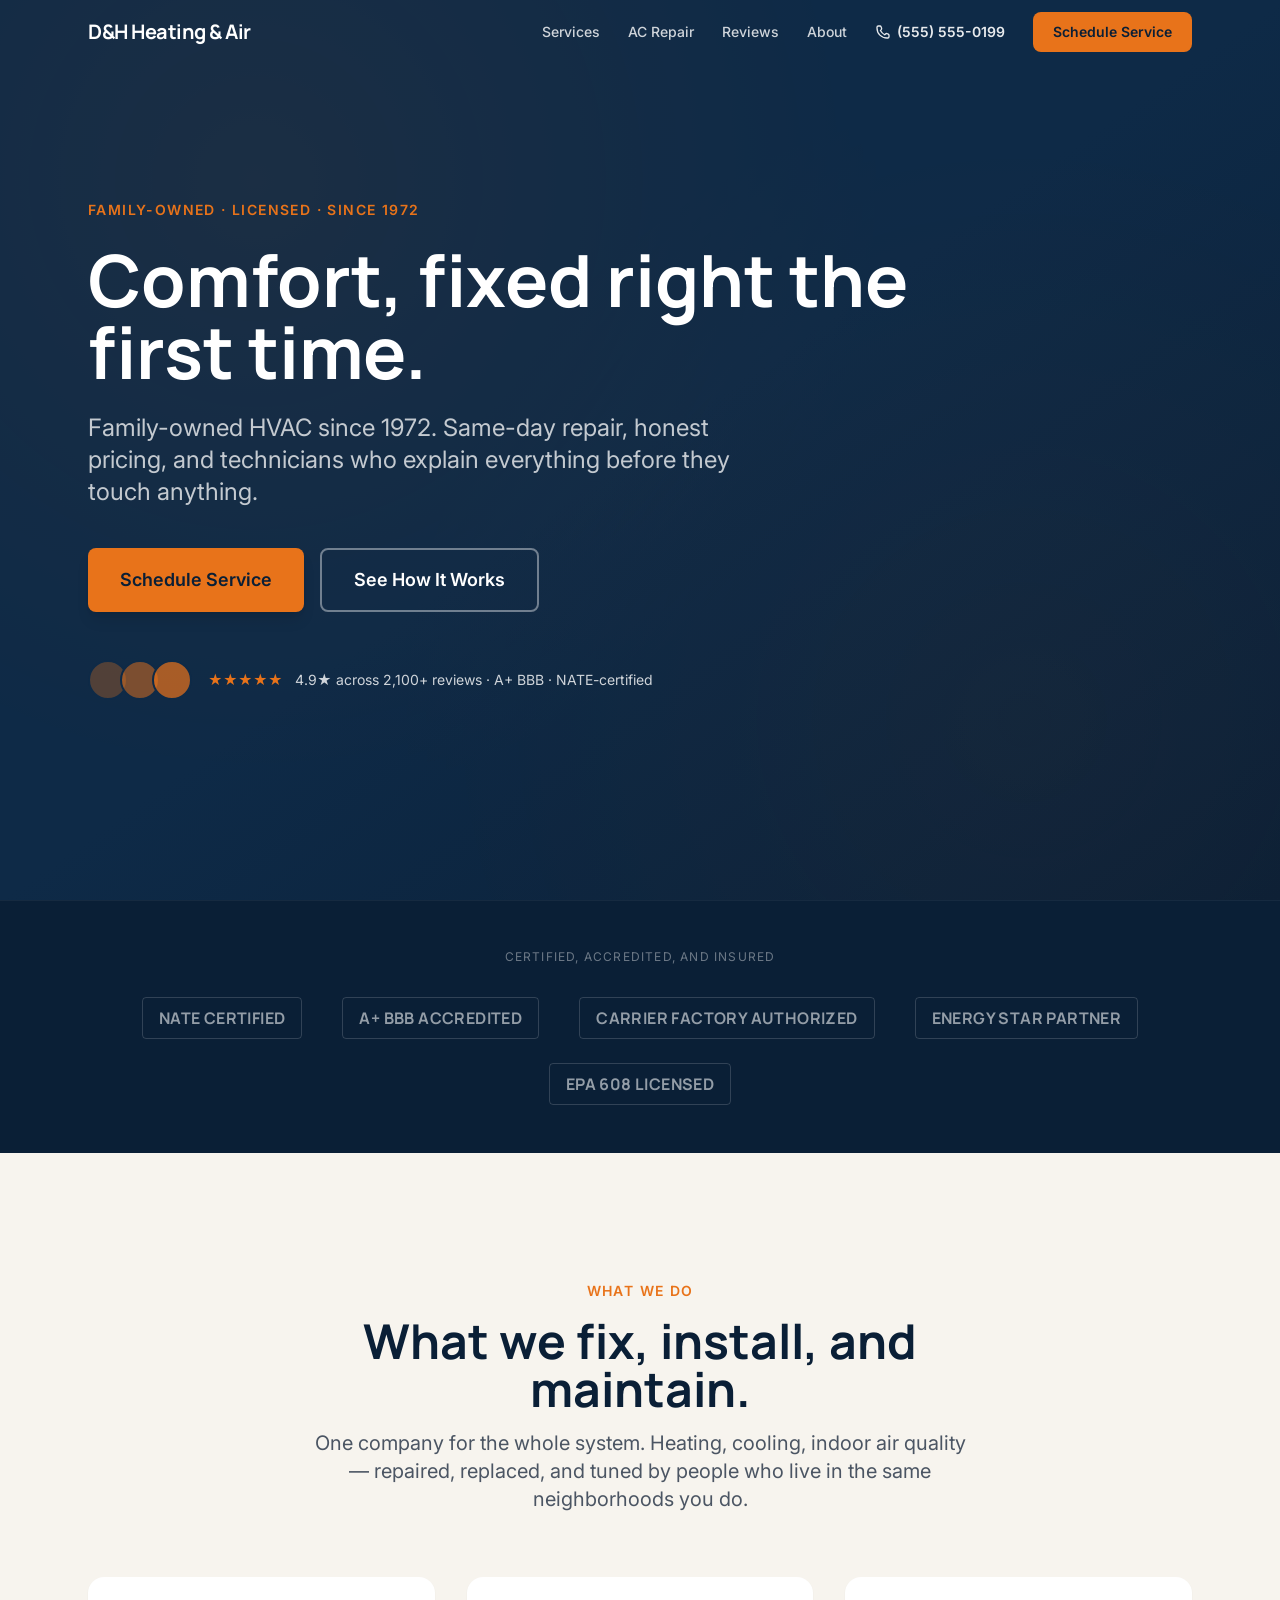
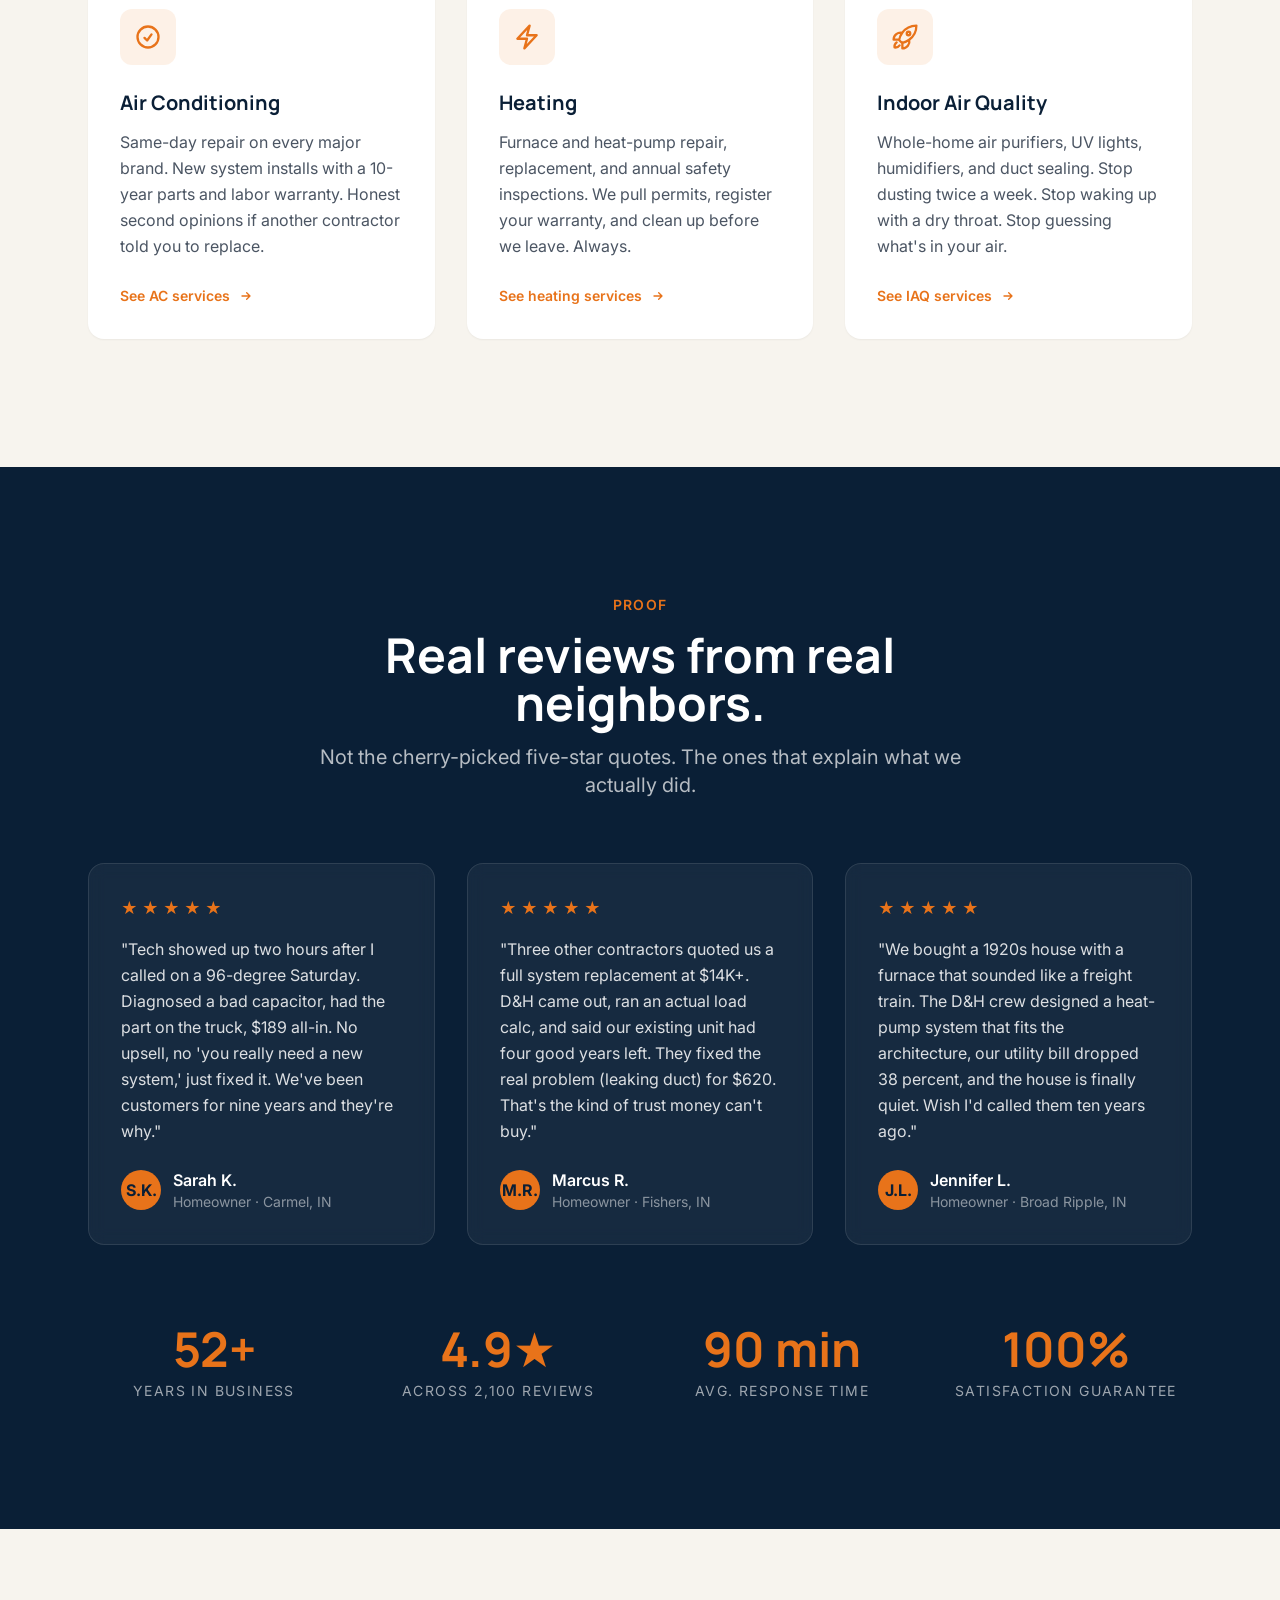
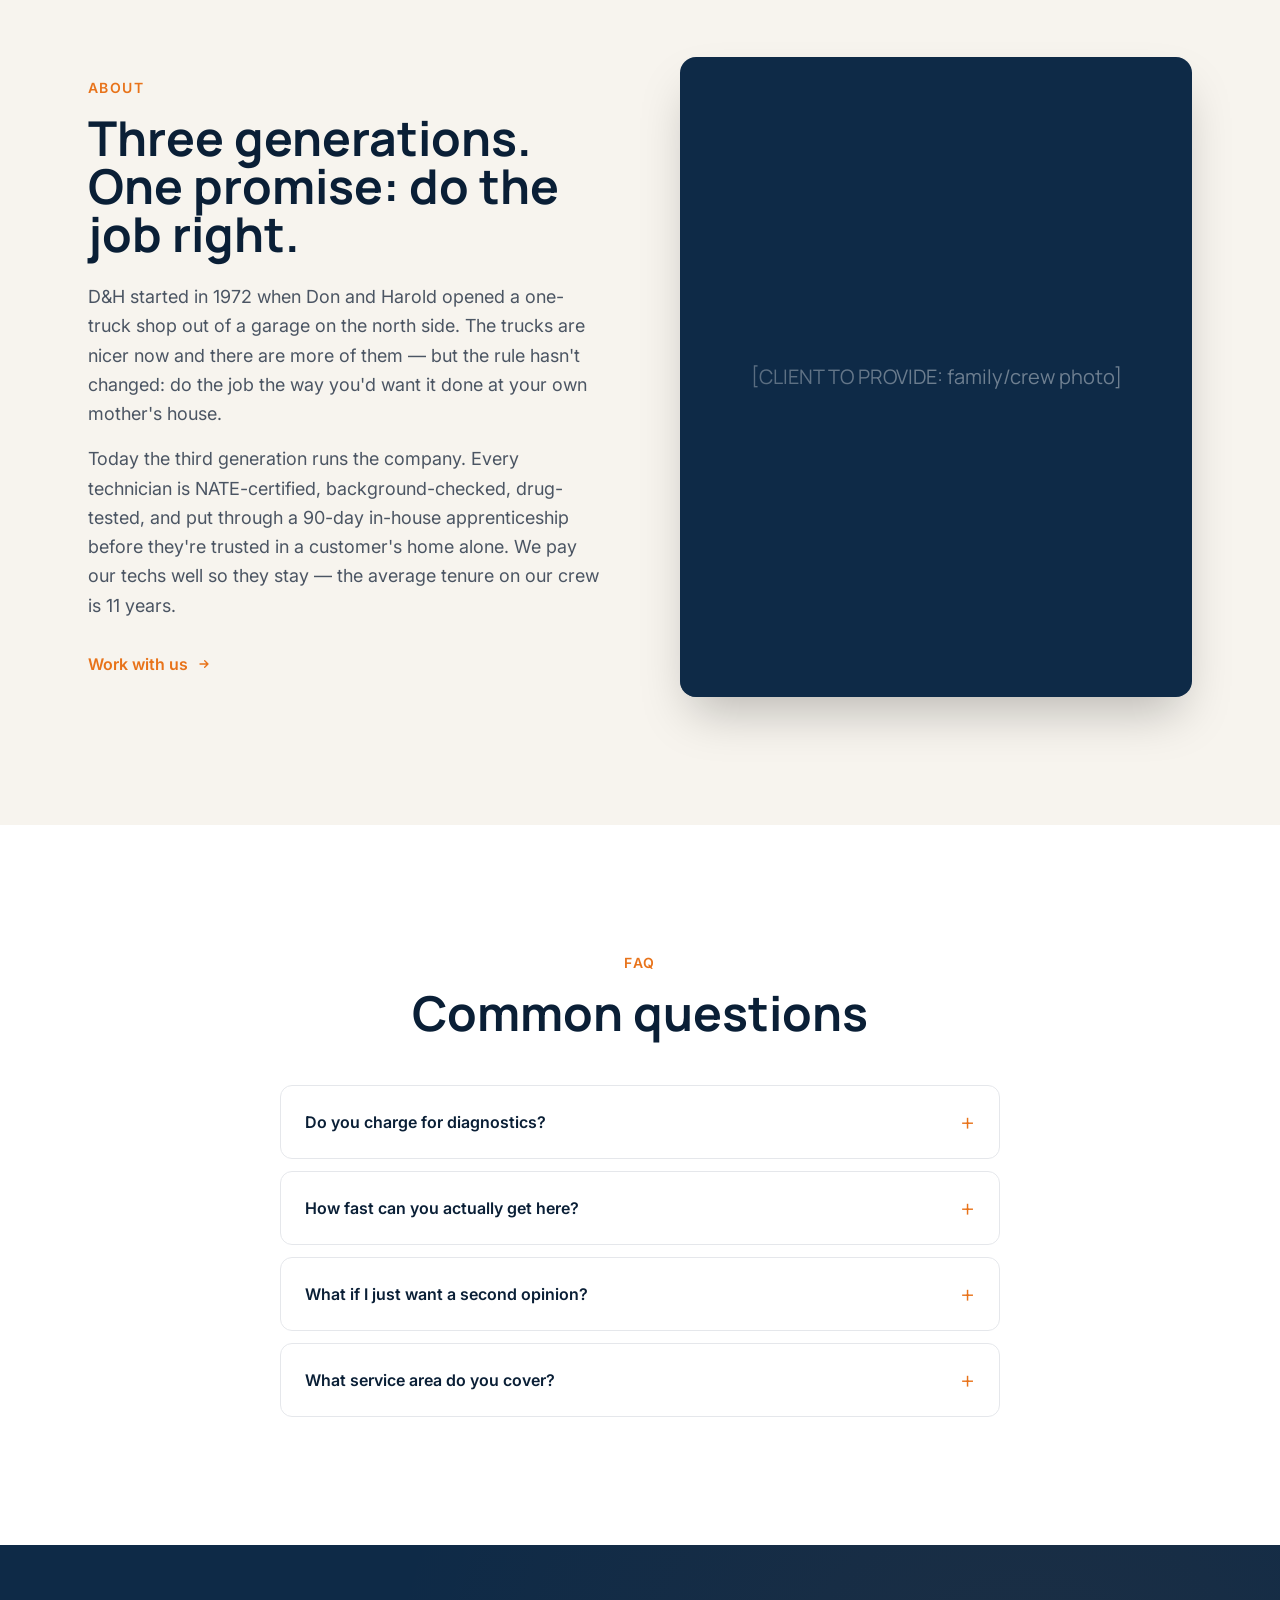
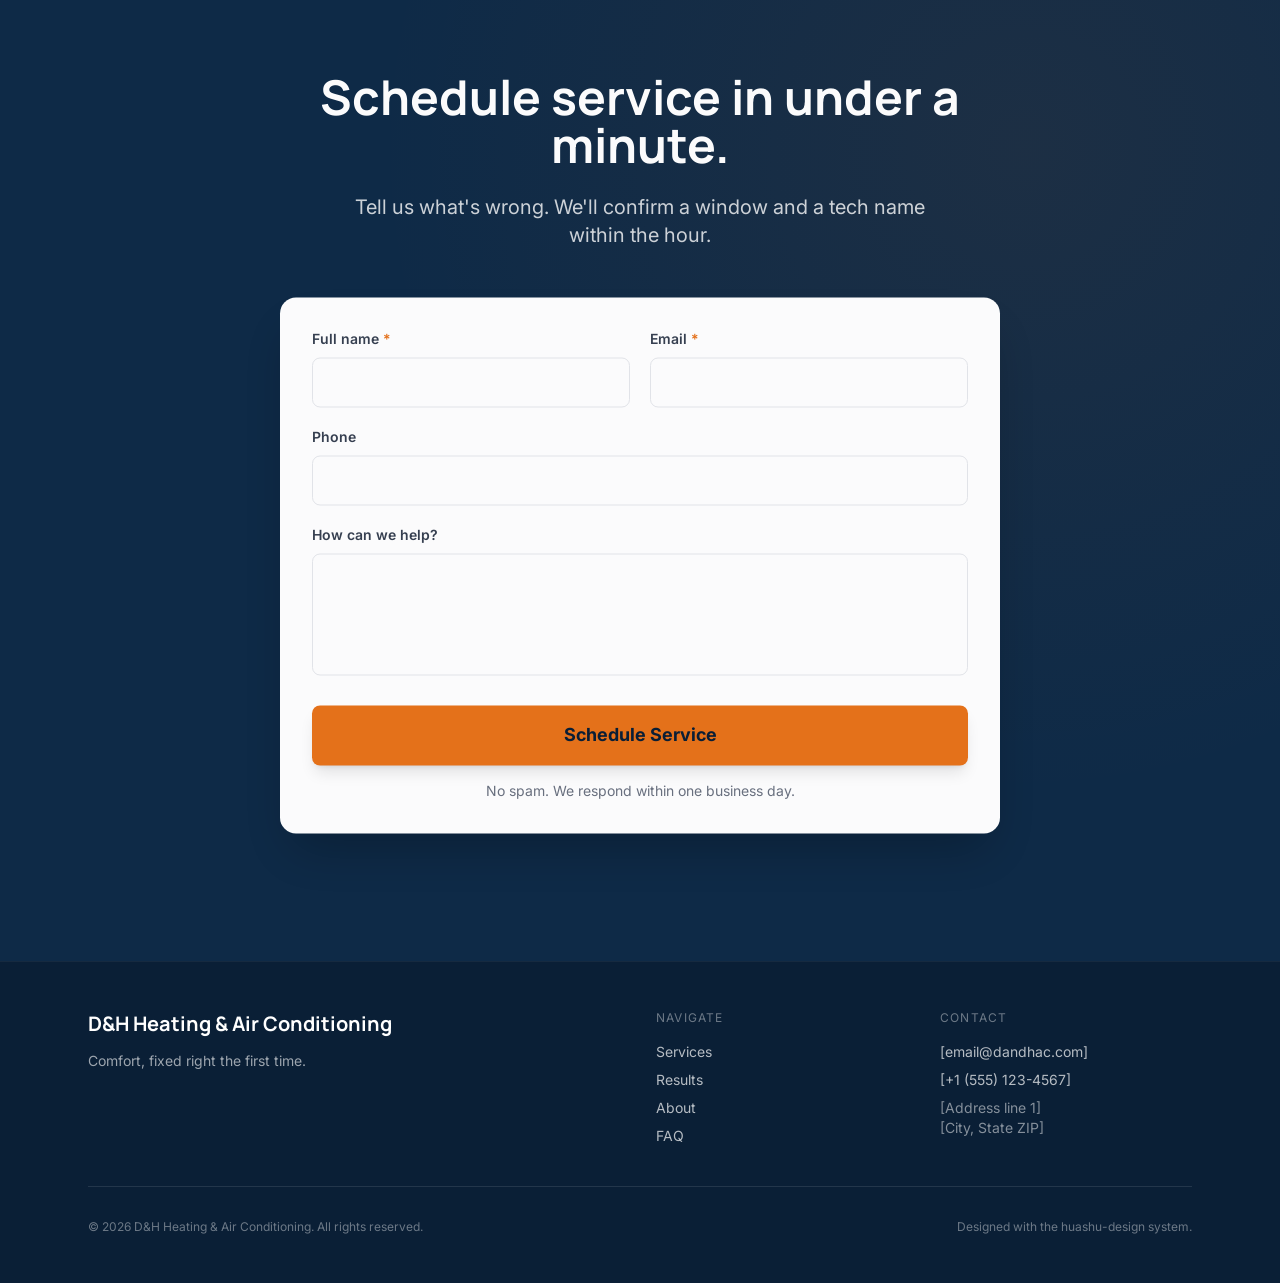
==== projects/dandhac/index.html @ 397e99d6 "Add dandhac.com redesign — 3-page HVAC trust direction Three pages share a common header/footer/desi" ====
<!DOCTYPE html>
<html lang="en">
<head>
  <meta charset="UTF-8" />
  <meta name="viewport" content="width=device-width, initial-scale=1.0" />
  <meta name="description" content="Honest HVAC work from a family that's been doing it since 1972. Same-day service. Upfront pricing. No surprises." />
  <title>D&H Heating & Air Conditioning — Family-owned HVAC since 1972</title>

  <!-- Fonts -->
  <link rel="preconnect" href="https://fonts.googleapis.com" />
  <link rel="preconnect" href="https://fonts.gstatic.com" crossorigin />
  <link href="https://fonts.googleapis.com/css2?family=Manrope:wght@600;700;800&family=Inter:wght@400;500;600;700&display=swap" rel="stylesheet" />

  <!-- LOCAL PREVIEW: compiled Tailwind. Production zero-build swap — replace this <link> with:
         <script src="https://cdn.tailwindcss.com"></script>
         <script>tailwind.config = { theme:{ extend:{
           colors:{'brand-primary':'#0E2A47','brand-accent':'#E8731A','brand-dark':'#0A1F36','brand-light':'#F7F4EE'},
           fontFamily:{display:['Manrope','sans-serif'],body:['Inter','sans-serif']}
         } } };</script>
  -->
  <link rel="stylesheet" href="./styles.css" />

  <style>
    html { scroll-behavior: smooth; }
    body { font-family: 'Inter', system-ui, sans-serif; background: #F7F4EE; color: #0A1F36; }
    .font-display { font-family: 'Manrope', system-ui, sans-serif; }
    /* Header transition */
    #site-header { transition: background-color 250ms ease, backdrop-filter 250ms ease, border-color 250ms ease; }
    #site-header.scrolled { background-color: rgba(0,0,0,0.55); backdrop-filter: blur(12px); border-bottom-color: rgba(255,255,255,0.08); }
    /* Reduced motion — also covers screenshot/print environments. */
    @media (prefers-reduced-motion: reduce) {
      *, *::before, *::after { animation-duration: 0.01ms !important; transition-duration: 0.01ms !important; scroll-behavior: auto !important; }
      [data-anim], [data-reveal], [data-reveal] *, [data-stagger] > * { opacity: 1 !important; transform: none !important; }
    }
  </style>
</head>
<body class="antialiased">

<!-- ============================================================ -->
<!-- HEADER                                                       -->
<!-- ============================================================ -->
<header id="site-header" class="fixed top-0 inset-x-0 z-50 border-b border-transparent">
  <nav class="max-w-6xl mx-auto px-4 md:px-6 h-16 flex items-center justify-between">
    <a href="./index.html" class="font-display text-xl font-bold text-white tracking-tight">D&H Heating & Air</a>

    <div class="hidden md:flex items-center gap-7">
      <a href="./index.html#services" class="text-white/80 hover:text-white text-sm font-medium transition-colors duration-200">Services</a>
      <a href="./ac-repair.html" class="text-white/80 hover:text-white text-sm font-medium transition-colors duration-200">AC Repair</a>
      <a href="./index.html#proof" class="text-white/80 hover:text-white text-sm font-medium transition-colors duration-200">Reviews</a>
      <a href="./index.html#about" class="text-white/80 hover:text-white text-sm font-medium transition-colors duration-200">About</a>
      <a href="tel:+15555550199" class="text-white/90 hover:text-white text-sm font-semibold transition-colors duration-200 flex items-center gap-1.5">
        <svg class="w-4 h-4" fill="none" stroke="currentColor" viewBox="0 0 24 24" aria-hidden="true"><path stroke-linecap="round" stroke-linejoin="round" stroke-width="2" d="M3 5a2 2 0 012-2h2.28a2 2 0 011.9 1.37l.7 2.09a2 2 0 01-.45 2.02l-1.27 1.27a16 16 0 006.4 6.4l1.27-1.27a2 2 0 012.02-.45l2.09.7A2 2 0 0121 16.72V19a2 2 0 01-2 2h-1C9.6 21 3 14.4 3 6V5z"/></svg>
        (555) 555-0199
      </a>
      <a href="./schedule.html" class="bg-brand-accent text-brand-dark px-5 py-2.5 rounded-lg text-sm font-semibold hover:scale-105 transition-transform duration-200">Schedule Service</a>
    </div>

    <button id="mobile-menu-btn" class="md:hidden text-white p-2 -mr-2" aria-label="Open menu" aria-expanded="false">
      <svg class="w-6 h-6" fill="none" stroke="currentColor" viewBox="0 0 24 24" aria-hidden="true">
        <path stroke-linecap="round" stroke-linejoin="round" stroke-width="2" d="M4 6h16M4 12h16M4 18h16" />
      </svg>
    </button>
  </nav>

  <div id="mobile-menu-panel" class="hidden md:hidden bg-brand-dark/95 backdrop-blur border-t border-white/10">
    <div class="px-4 py-4 space-y-1">
      <a href="./index.html#services" class="block py-3 text-white/85 hover:text-white border-b border-white/10">Services</a>
      <a href="./ac-repair.html" class="block py-3 text-white/85 hover:text-white border-b border-white/10">AC Repair</a>
      <a href="./index.html#proof" class="block py-3 text-white/85 hover:text-white border-b border-white/10">Reviews</a>
      <a href="./index.html#about" class="block py-3 text-white/85 hover:text-white border-b border-white/10">About</a>
      <a href="tel:+15555550199" class="block py-3 text-white/85 hover:text-white border-b border-white/10 font-semibold">Call (555) 555-0199</a>
      <a href="./schedule.html" class="block mt-3 bg-brand-accent text-brand-dark text-center px-5 py-3 rounded-lg font-semibold">Schedule Service</a>
    </div>
  </div>
</header>

<!-- ============================================================ -->
<!-- HERO                                                         -->
<!-- ============================================================ -->
<section id="top" class="relative min-h-[100svh] flex items-center bg-brand-primary text-white overflow-hidden">
  <!-- Decorative gradient — single, subtle. Replace with brand photo when available. -->
  <div class="absolute inset-0 bg-gradient-to-br from-brand-primary via-brand-primary to-brand-dark"></div>
  <div class="absolute inset-0 opacity-30" style="background-image: radial-gradient(circle at 20% 20%, #E8731A33 0%, transparent 50%), radial-gradient(circle at 80% 80%, #E8731A22 0%, transparent 50%);"></div>

  <div class="relative max-w-6xl mx-auto px-4 md:px-6 py-32 md:py-40 w-full">
    <p class="text-brand-accent text-sm font-semibold uppercase tracking-widest mb-6 opacity-0 translate-y-4" data-anim="eyebrow">
      Family-owned · Licensed · Since 1972
    </p>

    <h1 class="font-display text-5xl md:text-7xl font-bold leading-tight max-w-4xl mb-6 opacity-0 translate-y-6" data-anim="headline">
      Comfort, fixed right the first time.
    </h1>

    <p class="text-xl md:text-2xl text-white/75 max-w-2xl mb-10 leading-relaxed opacity-0 translate-y-6" data-anim="sub">
      Family-owned HVAC since 1972. Same-day repair, honest pricing, and technicians who explain everything before they touch anything.
    </p>

    <div class="flex flex-wrap gap-4 opacity-0 translate-y-6" data-anim="cta">
      <a href="./schedule.html" class="inline-flex items-center justify-center bg-brand-accent text-brand-dark font-semibold px-8 py-4 rounded-lg text-lg hover:scale-105 transition-transform duration-200 shadow-lg min-h-[48px]">
        Schedule Service
      </a>
      <a href="#services" class="inline-flex items-center justify-center border-2 border-white/40 text-white font-semibold px-8 py-4 rounded-lg text-lg hover:bg-white hover:text-brand-dark transition-colors duration-200 min-h-[48px]">
        See How It Works
      </a>
    </div>

    <!-- Inline social proof — single line, above the fold -->
    <div class="mt-12 flex items-center gap-4 opacity-0 translate-y-6" data-anim="cta">
      <div class="flex -space-x-2">
        <div class="w-10 h-10 rounded-full bg-brand-accent/30 border-2 border-brand-primary"></div>
        <div class="w-10 h-10 rounded-full bg-brand-accent/50 border-2 border-brand-primary"></div>
        <div class="w-10 h-10 rounded-full bg-brand-accent/70 border-2 border-brand-primary"></div>
      </div>
      <div class="text-sm text-white/80">
        <span class="text-brand-accent font-semibold">★★★★★</span>
        <span class="ml-2">4.9★ across 2,100+ reviews · A+ BBB · NATE-certified</span>
      </div>
    </div>
  </div>
</section>

<!-- ============================================================ -->
<!-- TRUST BAR                                                    -->
<!-- ============================================================ -->
<section class="bg-brand-dark py-12 border-t border-white/5">
  <div class="max-w-6xl mx-auto px-4 md:px-6">
    <p class="text-center text-xs text-white/40 uppercase tracking-widest mb-8" data-reveal>Certified, accredited, and insured</p>
    <div class="flex flex-wrap justify-center items-center gap-x-10 gap-y-6 opacity-80" data-stagger>
      <!-- [CLIENT TO PROVIDE] real certification badge SVGs/PNGs. These text stand-ins keep the layout honest. -->
      <div class="text-white/70 font-display text-base font-bold tracking-wide border border-white/20 rounded px-4 py-2">NATE&nbsp;CERTIFIED</div>
      <div class="text-white/70 font-display text-base font-bold tracking-wide border border-white/20 rounded px-4 py-2">A+ BBB ACCREDITED</div>
      <div class="text-white/70 font-display text-base font-bold tracking-wide border border-white/20 rounded px-4 py-2">CARRIER FACTORY AUTHORIZED</div>
      <div class="text-white/70 font-display text-base font-bold tracking-wide border border-white/20 rounded px-4 py-2">ENERGY&nbsp;STAR PARTNER</div>
      <div class="text-white/70 font-display text-base font-bold tracking-wide border border-white/20 rounded px-4 py-2">EPA 608 LICENSED</div>
    </div>
  </div>
</section>

<!-- ============================================================ -->
<!-- SERVICES                                                     -->
<!-- ============================================================ -->
<section id="services" class="py-24 md:py-32 bg-brand-light">
  <div class="max-w-6xl mx-auto px-4 md:px-6">
    <div class="text-center mb-16 max-w-2xl mx-auto" data-reveal>
      <p class="text-brand-accent text-sm font-semibold uppercase tracking-widest mb-4">What we do</p>
      <h2 class="font-display text-4xl md:text-5xl font-bold text-brand-dark mb-4">What we fix, install, and maintain.</h2>
      <p class="text-xl text-gray-600">One company for the whole system. Heating, cooling, indoor air quality — repaired, replaced, and tuned by people who live in the same neighborhoods you do.</p>
    </div>

    <div class="grid md:grid-cols-3 gap-8" data-stagger>
      <!-- Service 1 -->
      <article class="bg-white rounded-2xl p-8 shadow-sm hover:shadow-xl hover:-translate-y-1 transition-all duration-300 group">
        <div class="w-14 h-14 rounded-xl flex items-center justify-center mb-6 group-hover:scale-110 transition-transform duration-300" style="background-color: #E8731A1a;">
          <svg class="w-7 h-7" fill="none" stroke="#E8731A" stroke-width="2" viewBox="0 0 24 24" aria-hidden="true">
            <path stroke-linecap="round" stroke-linejoin="round" d="M9 12.75L11.25 15 15 9.75M21 12a9 9 0 11-18 0 9 9 0 0118 0z" />
          </svg>
        </div>
        <h3 class="font-display text-xl font-bold text-brand-dark mb-3">Air Conditioning</h3>
        <p class="text-gray-600 leading-relaxed mb-6">Same-day repair on every major brand. New system installs with a 10-year parts and labor warranty. Honest second opinions if another contractor told you to replace.</p>
        <a href="./ac-repair.html" class="text-brand-dark font-semibold text-sm inline-flex items-center gap-2 hover:gap-3 transition-all duration-200" style="color: #E8731A;">
          See AC services
          <svg class="w-4 h-4" fill="none" stroke="currentColor" stroke-width="2" viewBox="0 0 24 24" aria-hidden="true"><path stroke-linecap="round" stroke-linejoin="round" d="M13 7l5 5m0 0l-5 5m5-5H6" /></svg>
        </a>
      </article>

      <!-- Service 2 -->
      <article class="bg-white rounded-2xl p-8 shadow-sm hover:shadow-xl hover:-translate-y-1 transition-all duration-300 group">
        <div class="w-14 h-14 rounded-xl flex items-center justify-center mb-6 group-hover:scale-110 transition-transform duration-300" style="background-color: #E8731A1a;">
          <svg class="w-7 h-7" fill="none" stroke="#E8731A" stroke-width="2" viewBox="0 0 24 24" aria-hidden="true">
            <path stroke-linecap="round" stroke-linejoin="round" d="M3.75 13.5l10.5-11.25L12 10.5h8.25L9.75 21.75 12 13.5H3.75z" />
          </svg>
        </div>
        <h3 class="font-display text-xl font-bold text-brand-dark mb-3">Heating</h3>
        <p class="text-gray-600 leading-relaxed mb-6">Furnace and heat-pump repair, replacement, and annual safety inspections. We pull permits, register your warranty, and clean up before we leave. Always.</p>
        <a href="./schedule.html" class="font-semibold text-sm inline-flex items-center gap-2 hover:gap-3 transition-all duration-200" style="color: #E8731A;">
          See heating services
          <svg class="w-4 h-4" fill="none" stroke="currentColor" stroke-width="2" viewBox="0 0 24 24" aria-hidden="true"><path stroke-linecap="round" stroke-linejoin="round" d="M13 7l5 5m0 0l-5 5m5-5H6" /></svg>
        </a>
      </article>

      <!-- Service 3 -->
      <article class="bg-white rounded-2xl p-8 shadow-sm hover:shadow-xl hover:-translate-y-1 transition-all duration-300 group">
        <div class="w-14 h-14 rounded-xl flex items-center justify-center mb-6 group-hover:scale-110 transition-transform duration-300" style="background-color: #E8731A1a;">
          <svg class="w-7 h-7" fill="none" stroke="#E8731A" stroke-width="2" viewBox="0 0 24 24" aria-hidden="true">
            <path stroke-linecap="round" stroke-linejoin="round" d="M15.59 14.37a6 6 0 01-5.84 7.38v-4.8m5.84-2.58a14.98 14.98 0 006.16-12.12A14.98 14.98 0 009.631 8.41m5.96 5.96a14.926 14.926 0 01-5.841 2.58m-.119-8.54a6 6 0 00-7.381 5.84h4.8m2.581-5.84a14.927 14.927 0 00-2.58 5.84m2.699 2.7c-.103.021-.207.041-.311.06a15.09 15.09 0 01-2.448-2.448 14.9 14.9 0 01.06-.312m-2.24 2.39a4.493 4.493 0 00-1.757 4.306 4.493 4.493 0 004.306-1.758M16.5 9a1.5 1.5 0 11-3 0 1.5 1.5 0 013 0z" />
          </svg>
        </div>
        <h3 class="font-display text-xl font-bold text-brand-dark mb-3">Indoor Air Quality</h3>
        <p class="text-gray-600 leading-relaxed mb-6">Whole-home air purifiers, UV lights, humidifiers, and duct sealing. Stop dusting twice a week. Stop waking up with a dry throat. Stop guessing what's in your air.</p>
        <a href="./schedule.html" class="font-semibold text-sm inline-flex items-center gap-2 hover:gap-3 transition-all duration-200" style="color: #E8731A;">
          See IAQ services
          <svg class="w-4 h-4" fill="none" stroke="currentColor" stroke-width="2" viewBox="0 0 24 24" aria-hidden="true"><path stroke-linecap="round" stroke-linejoin="round" d="M13 7l5 5m0 0l-5 5m5-5H6" /></svg>
        </a>
      </article>
    </div>
  </div>
</section>

<!-- ============================================================ -->
<!-- PROOF                                                        -->
<!-- ============================================================ -->
<section id="proof" class="py-24 md:py-32 bg-brand-dark text-white">
  <div class="max-w-6xl mx-auto px-4 md:px-6">
    <div class="text-center mb-16 max-w-2xl mx-auto" data-reveal>
      <p class="text-brand-accent text-sm font-semibold uppercase tracking-widest mb-4">Proof</p>
      <h2 class="font-display text-4xl md:text-5xl font-bold mb-4">Real reviews from real neighbors.</h2>
      <p class="text-xl text-white/70">Not the cherry-picked five-star quotes. The ones that explain what we actually did.</p>
    </div>

    <div class="grid md:grid-cols-3 gap-8" data-stagger>
      <!-- Testimonial 1 -->
      <figure class="bg-white/5 backdrop-blur rounded-2xl p-8 border border-white/10">
        <div class="flex gap-1 mb-4 text-brand-accent" aria-label="5 out of 5 stars">
          <span>★</span><span>★</span><span>★</span><span>★</span><span>★</span>
        </div>
        <blockquote class="text-white/85 leading-relaxed mb-6">"Tech showed up two hours after I called on a 96-degree Saturday. Diagnosed a bad capacitor, had the part on the truck, $189 all-in. No upsell, no 'you really need a new system,' just fixed it. We've been customers for nine years and they're why."</blockquote>
        <figcaption class="flex items-center gap-3">
          <div class="w-10 h-10 rounded-full flex items-center justify-center font-bold text-brand-dark" style="background-color: #E8731A;">S.K.</div>
          <div>
            <p class="font-semibold">Sarah K.</p>
            <p class="text-white/50 text-sm">Homeowner · Carmel, IN</p>
          </div>
        </figcaption>
      </figure>

      <!-- Testimonial 2 -->
      <figure class="bg-white/5 backdrop-blur rounded-2xl p-8 border border-white/10">
        <div class="flex gap-1 mb-4 text-brand-accent" aria-label="5 out of 5 stars">
          <span>★</span><span>★</span><span>★</span><span>★</span><span>★</span>
        </div>
        <blockquote class="text-white/85 leading-relaxed mb-6">"Three other contractors quoted us a full system replacement at $14K+. D&H came out, ran an actual load calc, and said our existing unit had four good years left. They fixed the real problem (leaking duct) for $620. That's the kind of trust money can't buy."</blockquote>
        <figcaption class="flex items-center gap-3">
          <div class="w-10 h-10 rounded-full flex items-center justify-center font-bold text-brand-dark" style="background-color: #E8731A;">M.R.</div>
          <div>
            <p class="font-semibold">Marcus R.</p>
            <p class="text-white/50 text-sm">Homeowner · Fishers, IN</p>
          </div>
        </figcaption>
      </figure>

      <!-- Testimonial 3 -->
      <figure class="bg-white/5 backdrop-blur rounded-2xl p-8 border border-white/10">
        <div class="flex gap-1 mb-4 text-brand-accent" aria-label="5 out of 5 stars">
          <span>★</span><span>★</span><span>★</span><span>★</span><span>★</span>
        </div>
        <blockquote class="text-white/85 leading-relaxed mb-6">"We bought a 1920s house with a furnace that sounded like a freight train. The D&H crew designed a heat-pump system that fits the architecture, our utility bill dropped 38 percent, and the house is finally quiet. Wish I'd called them ten years ago."</blockquote>
        <figcaption class="flex items-center gap-3">
          <div class="w-10 h-10 rounded-full flex items-center justify-center font-bold text-brand-dark" style="background-color: #E8731A;">J.L.</div>
          <div>
            <p class="font-semibold">Jennifer L.</p>
            <p class="text-white/50 text-sm">Homeowner · Broad Ripple, IN</p>
          </div>
        </figcaption>
      </figure>
    </div>

    <!-- Stats row — delete if you can't provide real numbers. Do NOT invent. -->
    <div class="mt-20 grid grid-cols-2 md:grid-cols-4 gap-8 text-center" data-reveal>
      <div>
        <div class="font-display text-4xl md:text-5xl font-bold text-brand-accent mb-2">52+</div>
        <div class="text-white/60 text-sm uppercase tracking-widest">Years in Business</div>
      </div>
      <div>
        <div class="font-display text-4xl md:text-5xl font-bold text-brand-accent mb-2">4.9★</div>
        <div class="text-white/60 text-sm uppercase tracking-widest">Across 2,100 Reviews</div>
      </div>
      <div>
        <div class="font-display text-4xl md:text-5xl font-bold text-brand-accent mb-2">90 min</div>
        <div class="text-white/60 text-sm uppercase tracking-widest">Avg. Response Time</div>
      </div>
      <div>
        <div class="font-display text-4xl md:text-5xl font-bold text-brand-accent mb-2">100%</div>
        <div class="text-white/60 text-sm uppercase tracking-widest">Satisfaction Guarantee</div>
      </div>
    </div>
  </div>
</section>

<!-- ============================================================ -->
<!-- ABOUT                                                        -->
<!-- ============================================================ -->
<section id="about" class="py-24 md:py-32 bg-brand-light">
  <div class="max-w-6xl mx-auto px-4 md:px-6 grid md:grid-cols-2 gap-12 md:gap-20 items-center">
    <div data-reveal>
      <p class="text-sm font-semibold uppercase tracking-widest mb-4" style="color: #E8731A;">About</p>
      <h2 class="font-display text-4xl md:text-5xl font-bold text-brand-dark mb-6 leading-tight">Three generations. One promise: do the job right.</h2>
      <div class="text-lg text-gray-600 leading-relaxed space-y-4">
        <p>D&amp;H started in 1972 when Don and Harold opened a one-truck shop out of a garage on the north side. The trucks are nicer now and there are more of them — but the rule hasn't changed: do the job the way you'd want it done at your own mother's house.</p>
        <p>Today the third generation runs the company. Every technician is NATE-certified, background-checked, drug-tested, and put through a 90-day in-house apprenticeship before they're trusted in a customer's home alone. We pay our techs well so they stay — the average tenure on our crew is 11 years.</p>
      </div>
      <a href="./schedule.html" class="mt-8 inline-flex items-center gap-2 font-semibold hover:gap-3 transition-all duration-200" style="color: #E8731A;">
        Work with us
        <svg class="w-4 h-4" fill="none" stroke="currentColor" stroke-width="2" viewBox="0 0 24 24" aria-hidden="true"><path stroke-linecap="round" stroke-linejoin="round" d="M13 7l5 5m0 0l-5 5m5-5H6" /></svg>
      </a>
    </div>
    <div class="relative aspect-[4/5] rounded-2xl overflow-hidden shadow-2xl bg-brand-primary" data-reveal>
      <!-- Replace with real photo: assets/dandhac-brand/about.jpg -->
      <div class="absolute inset-0 flex items-center justify-center text-white/40 font-display text-xl">[CLIENT TO PROVIDE: family/crew photo]</div>
      <div class="absolute inset-0 bg-gradient-to-tr from-brand-primary/60 via-transparent to-transparent"></div>
    </div>
  </div>
</section>

<!-- ============================================================ -->
<!-- FAQ                                                          -->
<!-- ============================================================ -->
<section id="faq" class="py-24 md:py-32 bg-white">
  <div class="max-w-3xl mx-auto px-4 md:px-6">
    <div class="text-center mb-12" data-reveal>
      <p class="text-sm font-semibold uppercase tracking-widest mb-4" style="color: #E8731A;">FAQ</p>
      <h2 class="font-display text-4xl md:text-5xl font-bold text-brand-dark">Common questions</h2>
    </div>

    <div class="space-y-3" data-reveal>
      <!-- FAQ items — answer real objections, not fluff -->
      <div data-faq class="border border-gray-200 rounded-xl overflow-hidden">
        <button data-faq-trigger class="w-full flex items-center justify-between px-6 py-5 text-left hover:bg-gray-50 transition-colors min-h-[48px]" aria-expanded="false">
          <span class="font-semibold text-brand-dark">Do you charge for diagnostics?</span>
          <span data-faq-icon class="text-2xl font-light transition-transform duration-200" style="color: #E8731A;">+</span>
        </button>
        <div data-faq-panel class="hidden px-6 pb-5 text-gray-600 leading-relaxed">
          Standard service call is $89 and is fully credited toward any repair you approve. No surprise add-ons, no "trip fee" plus diagnostic fee plus inspection fee. One flat number.
        </div>
      </div>

      <div data-faq class="border border-gray-200 rounded-xl overflow-hidden">
        <button data-faq-trigger class="w-full flex items-center justify-between px-6 py-5 text-left hover:bg-gray-50 transition-colors min-h-[48px]" aria-expanded="false">
          <span class="font-semibold text-brand-dark">How fast can you actually get here?</span>
          <span data-faq-icon class="text-2xl font-light transition-transform duration-200" style="color: #E8731A;">+</span>
        </button>
        <div data-faq-panel class="hidden px-6 pb-5 text-gray-600 leading-relaxed">
          For no-cool / no-heat emergencies during business hours, our average response is 90 minutes. Same-day for everything else. After-hours and weekend service available 24/7 at a posted overtime rate (no mystery pricing).
        </div>
      </div>

      <div data-faq class="border border-gray-200 rounded-xl overflow-hidden">
        <button data-faq-trigger class="w-full flex items-center justify-between px-6 py-5 text-left hover:bg-gray-50 transition-colors min-h-[48px]" aria-expanded="false">
          <span class="font-semibold text-brand-dark">What if I just want a second opinion?</span>
          <span data-faq-icon class="text-2xl font-light transition-transform duration-200" style="color: #E8731A;">+</span>
        </button>
        <div data-faq-panel class="hidden px-6 pb-5 text-gray-600 leading-relaxed">
          We love this question. Bring us the other contractor's quote — we'll do a free in-home review, run a real Manual J load calculation if it's a replacement quote, and tell you straight whether their recommendation is right. About 30% of the time, it isn't.
        </div>
      </div>

      <div data-faq class="border border-gray-200 rounded-xl overflow-hidden">
        <button data-faq-trigger class="w-full flex items-center justify-between px-6 py-5 text-left hover:bg-gray-50 transition-colors min-h-[48px]" aria-expanded="false">
          <span class="font-semibold text-brand-dark">What service area do you cover?</span>
          <span data-faq-icon class="text-2xl font-light transition-transform duration-200" style="color: #E8731A;">+</span>
        </button>
        <div data-faq-panel class="hidden px-6 pb-5 text-gray-600 leading-relaxed">
          [CLIENT TO PROVIDE service area — typically a 25-30 mile radius. List the major neighborhoods or zip codes.] If you're not sure, call us — if we can't help you, we know who can.
        </div>
      </div>
    </div>
  </div>
</section>

<!-- ============================================================ -->
<!-- CONTACT                                                      -->
<!-- ============================================================ -->
<section id="contact" class="py-24 md:py-32 bg-brand-primary text-white relative overflow-hidden">
  <div class="absolute inset-0 opacity-20" style="background-image: radial-gradient(circle at 80% 20%, #E8731A55 0%, transparent 50%);"></div>

  <div class="relative max-w-3xl mx-auto px-4 md:px-6 text-center">
    <h2 class="font-display text-4xl md:text-5xl font-bold mb-6" data-reveal>Schedule service in under a minute.</h2>
    <p class="text-white/80 text-xl mb-12 max-w-xl mx-auto" data-reveal>Tell us what's wrong. We'll confirm a window and a tech name within the hour.</p>

    <form id="contact-form" class="bg-white rounded-2xl p-6 md:p-8 text-left shadow-2xl text-brand-dark" data-reveal novalidate>
      <div class="grid md:grid-cols-2 gap-5 mb-5">
        <div>
          <label for="cf-name" class="block text-sm font-semibold text-gray-700 mb-2">Full name <span style="color: #E8731A;">*</span></label>
          <input id="cf-name" name="name" type="text" required autocomplete="name"
                 class="w-full border border-gray-200 rounded-lg px-4 py-3 text-gray-900 focus:outline-none focus:ring-2 transition min-h-[48px]"
                 style="--tw-ring-color: #E8731A;" />
        </div>
        <div>
          <label for="cf-email" class="block text-sm font-semibold text-gray-700 mb-2">Email <span style="color: #E8731A;">*</span></label>
          <input id="cf-email" name="email" type="email" required autocomplete="email"
                 class="w-full border border-gray-200 rounded-lg px-4 py-3 text-gray-900 focus:outline-none focus:ring-2 transition min-h-[48px]"
                 style="--tw-ring-color: #E8731A;" />
        </div>
      </div>
      <div class="mb-5">
        <label for="cf-phone" class="block text-sm font-semibold text-gray-700 mb-2">Phone</label>
        <input id="cf-phone" name="phone" type="tel" autocomplete="tel"
               class="w-full border border-gray-200 rounded-lg px-4 py-3 text-gray-900 focus:outline-none focus:ring-2 transition min-h-[48px]"
               style="--tw-ring-color: #E8731A;" />
      </div>
      <div class="mb-6">
        <label for="cf-message" class="block text-sm font-semibold text-gray-700 mb-2">How can we help?</label>
        <textarea id="cf-message" name="message" rows="4"
                  class="w-full border border-gray-200 rounded-lg px-4 py-3 text-gray-900 focus:outline-none focus:ring-2 transition resize-none"
                  style="--tw-ring-color: #E8731A;"></textarea>
      </div>
      <button type="submit"
              class="w-full font-bold py-4 rounded-lg text-lg hover:scale-[1.02] transition-transform duration-200 shadow-lg min-h-[48px]"
              style="background-color: #E8731A; color: #0A1F36;">
        Schedule Service
      </button>
      <p class="text-center text-gray-500 text-sm mt-4">No spam. We respond within one business day.</p>
    </form>
  </div>
</section>

<!-- ============================================================ -->
<!-- FOOTER                                                       -->
<!-- ============================================================ -->
<footer class="bg-brand-dark text-white/70 py-12 border-t border-white/5">
  <div class="max-w-6xl mx-auto px-4 md:px-6">
    <div class="grid md:grid-cols-4 gap-8 mb-10">
      <div class="md:col-span-2">
        <p class="font-display text-xl font-bold text-white mb-3">D&H Heating & Air Conditioning</p>
        <p class="text-sm text-white/60 max-w-sm leading-relaxed">Comfort, fixed right the first time.</p>
      </div>
      <div>
        <p class="text-xs uppercase tracking-widest text-white/40 mb-4">Navigate</p>
        <ul class="space-y-2 text-sm">
          <li><a href="#services" class="hover:text-white transition-colors">Services</a></li>
          <li><a href="#proof" class="hover:text-white transition-colors">Results</a></li>
          <li><a href="#about" class="hover:text-white transition-colors">About</a></li>
          <li><a href="#faq" class="hover:text-white transition-colors">FAQ</a></li>
        </ul>
      </div>
      <div>
        <p class="text-xs uppercase tracking-widest text-white/40 mb-4">Contact</p>
        <ul class="space-y-2 text-sm">
          <li><a href="mailto:[email@dandhac.com]" class="hover:text-white transition-colors">[email@dandhac.com]</a></li>
          <li><a href="tel:[+15551234567]" class="hover:text-white transition-colors">[+1 (555) 123-4567]</a></li>
          <li class="text-white/50">[Address line 1]<br/>[City, State ZIP]</li>
        </ul>
      </div>
    </div>
    <div class="pt-8 border-t border-white/10 flex flex-col md:flex-row gap-4 md:items-center md:justify-between text-xs text-white/40">
      <p>&copy; <span id="year"></span> D&H Heating & Air Conditioning. All rights reserved.</p>
      <p>Designed with the huashu-design system.</p>
    </div>
  </div>
</footer>

<!-- ============================================================ -->
<!-- SCRIPTS (loaded at end of body)                              -->
<!-- ============================================================ -->
<script src="./vendor-gsap.min.js"></script>
<script src="./vendor-scrolltrigger.min.js"></script>
<script src="./main.js"></script>
<script>document.getElementById('year').textContent = new Date().getFullYear();</script>

</body>
</html>
---- projects/dandhac/styles.css ----
*,:after,:before{--tw-border-spacing-x:0;--tw-border-spacing-y:0;--tw-translate-x:0;--tw-translate-y:0;--tw-rotate:0;--tw-skew-x:0;--tw-skew-y:0;--tw-scale-x:1;--tw-scale-y:1;--tw-pan-x: ;--tw-pan-y: ;--tw-pinch-zoom: ;--tw-scroll-snap-strictness:proximity;--tw-gradient-from-position: ;--tw-gradient-via-position: ;--tw-gradient-to-position: ;--tw-ordinal: ;--tw-slashed-zero: ;--tw-numeric-figure: ;--tw-numeric-spacing: ;--tw-numeric-fraction: ;--tw-ring-inset: ;--tw-ring-offset-width:0px;--tw-ring-offset-color:#fff;--tw-ring-color:rgba(59,130,246,.5);--tw-ring-offset-shadow:0 0 #0000;--tw-ring-shadow:0 0 #0000;--tw-shadow:0 0 #0000;--tw-shadow-colored:0 0 #0000;--tw-blur: ;--tw-brightness: ;--tw-contrast: ;--tw-grayscale: ;--tw-hue-rotate: ;--tw-invert: ;--tw-saturate: ;--tw-sepia: ;--tw-drop-shadow: ;--tw-backdrop-blur: ;--tw-backdrop-brightness: ;--tw-backdrop-contrast: ;--tw-backdrop-grayscale: ;--tw-backdrop-hue-rotate: ;--tw-backdrop-invert: ;--tw-backdrop-opacity: ;--tw-backdrop-saturate: ;--tw-backdrop-sepia: ;--tw-contain-size: ;--tw-contain-layout: ;--tw-contain-paint: ;--tw-contain-style: }::backdrop{--tw-border-spacing-x:0;--tw-border-spacing-y:0;--tw-translate-x:0;--tw-translate-y:0;--tw-rotate:0;--tw-skew-x:0;--tw-skew-y:0;--tw-scale-x:1;--tw-scale-y:1;--tw-pan-x: ;--tw-pan-y: ;--tw-pinch-zoom: ;--tw-scroll-snap-strictness:proximity;--tw-gradient-from-position: ;--tw-gradient-via-position: ;--tw-gradient-to-position: ;--tw-ordinal: ;--tw-slashed-zero: ;--tw-numeric-figure: ;--tw-numeric-spacing: ;--tw-numeric-fraction: ;--tw-ring-inset: ;--tw-ring-offset-width:0px;--tw-ring-offset-color:#fff;--tw-ring-color:rgba(59,130,246,.5);--tw-ring-offset-shadow:0 0 #0000;--tw-ring-shadow:0 0 #0000;--tw-shadow:0 0 #0000;--tw-shadow-colored:0 0 #0000;--tw-blur: ;--tw-brightness: ;--tw-contrast: ;--tw-grayscale: ;--tw-hue-rotate: ;--tw-invert: ;--tw-saturate: ;--tw-sepia: ;--tw-drop-shadow: ;--tw-backdrop-blur: ;--tw-backdrop-brightness: ;--tw-backdrop-contrast: ;--tw-backdrop-grayscale: ;--tw-backdrop-hue-rotate: ;--tw-backdrop-invert: ;--tw-backdrop-opacity: ;--tw-backdrop-saturate: ;--tw-backdrop-sepia: ;--tw-contain-size: ;--tw-contain-layout: ;--tw-contain-paint: ;--tw-contain-style: }/*! tailwindcss v3.4.19 | MIT License | https://tailwindcss.com*/*,:after,:before{box-sizing:border-box;border:0 solid #e5e7eb}:after,:before{--tw-content:""}:host,html{line-height:1.5;-webkit-text-size-adjust:100%;-moz-tab-size:4;-o-tab-size:4;tab-size:4;font-family:ui-sans-serif,system-ui,sans-serif,Apple Color Emoji,Segoe UI Emoji,Segoe UI Symbol,Noto Color Emoji;font-feature-settings:normal;font-variation-settings:normal;-webkit-tap-highlight-color:transparent}body{margin:0;line-height:inherit}hr{height:0;color:inherit;border-top-width:1px}abbr:where([title]){-webkit-text-decoration:underline dotted;text-decoration:underline dotted}h1,h2,h3,h4,h5,h6{font-size:inherit;font-weight:inherit}a{color:inherit;text-decoration:inherit}b,strong{font-weight:bolder}code,kbd,pre,samp{font-family:ui-monospace,SFMono-Regular,Menlo,Monaco,Consolas,Liberation Mono,Courier New,monospace;font-feature-settings:normal;font-variation-settings:normal;font-size:1em}small{font-size:80%}sub,sup{font-size:75%;line-height:0;position:relative;vertical-align:baseline}sub{bottom:-.25em}sup{top:-.5em}table{text-indent:0;border-color:inherit;border-collapse:collapse}button,input,optgroup,select,textarea{font-family:inherit;font-feature-settings:inherit;font-variation-settings:inherit;font-size:100%;font-weight:inherit;line-height:inherit;letter-spacing:inherit;color:inherit;margin:0;padding:0}button,select{text-transform:none}button,input:where([type=button]),input:where([type=reset]),input:where([type=submit]){-webkit-appearance:button;background-color:transparent;background-image:none}:-moz-focusring{outline:auto}:-moz-ui-invalid{box-shadow:none}progress{vertical-align:baseline}::-webkit-inner-spin-button,::-webkit-outer-spin-button{height:auto}[type=search]{-webkit-appearance:textfield;outline-offset:-2px}::-webkit-search-decoration{-webkit-appearance:none}::-webkit-file-upload-button{-webkit-appearance:button;font:inherit}summary{display:list-item}blockquote,dd,dl,figure,h1,h2,h3,h4,h5,h6,hr,p,pre{margin:0}fieldset{margin:0}fieldset,legend{padding:0}menu,ol,ul{list-style:none;margin:0;padding:0}dialog{padding:0}textarea{resize:vertical}input::-moz-placeholder,textarea::-moz-placeholder{opacity:1;color:#9ca3af}input::placeholder,textarea::placeholder{opacity:1;color:#9ca3af}[role=button],button{cursor:pointer}:disabled{cursor:default}audio,canvas,embed,iframe,img,object,svg,video{display:block;vertical-align:middle}img,video{max-width:100%;height:auto}[hidden]:where(:not([hidden=until-found])){display:none}.sr-only{position:absolute;width:1px;height:1px;padding:0;margin:-1px;overflow:hidden;clip:rect(0,0,0,0);white-space:nowrap;border-width:0}.fixed{position:fixed}.absolute{position:absolute}.relative{position:relative}.inset-0{inset:0}.inset-x-0{left:0;right:0}.top-0{top:0}.z-10{z-index:10}.z-50{z-index:50}.mx-auto{margin-left:auto;margin-right:auto}.-mr-2{margin-right:-.5rem}.-mt-16{margin-top:-4rem}.mb-1\.5{margin-bottom:.375rem}.mb-10{margin-bottom:2.5rem}.mb-12{margin-bottom:3rem}.mb-16{margin-bottom:4rem}.mb-2{margin-bottom:.5rem}.mb-3{margin-bottom:.75rem}.mb-4{margin-bottom:1rem}.mb-5{margin-bottom:1.25rem}.mb-6{margin-bottom:1.5rem}.mb-8{margin-bottom:2rem}.ml-2{margin-left:.5rem}.mt-0\.5{margin-top:.125rem}.mt-12{margin-top:3rem}.mt-20{margin-top:5rem}.mt-3{margin-top:.75rem}.mt-4{margin-top:1rem}.mt-8{margin-top:2rem}.block{display:block}.flex{display:flex}.inline-flex{display:inline-flex}.table{display:table}.grid{display:grid}.hidden{display:none}.aspect-\[4\/5\]{aspect-ratio:4/5}.h-10{height:2.5rem}.h-12{height:3rem}.h-14{height:3.5rem}.h-16{height:4rem}.h-4{height:1rem}.h-5{height:1.25rem}.h-6{height:1.5rem}.h-7{height:1.75rem}.min-h-\[100svh\]{min-height:100svh}.min-h-\[48px\]{min-height:48px}.min-h-\[80svh\]{min-height:80svh}.w-10{width:2.5rem}.w-12{width:3rem}.w-14{width:3.5rem}.w-4{width:1rem}.w-5{width:1.25rem}.w-6{width:1.5rem}.w-7{width:1.75rem}.w-full{width:100%}.max-w-2xl{max-width:42rem}.max-w-3xl{max-width:48rem}.max-w-4xl{max-width:56rem}.max-w-5xl{max-width:64rem}.max-w-6xl{max-width:72rem}.max-w-sm{max-width:24rem}.max-w-xl{max-width:36rem}.flex-shrink-0{flex-shrink:0}.translate-y-4{--tw-translate-y:1rem}.translate-y-4,.translate-y-6{transform:translate(var(--tw-translate-x),var(--tw-translate-y)) rotate(var(--tw-rotate)) skewX(var(--tw-skew-x)) skewY(var(--tw-skew-y)) scaleX(var(--tw-scale-x)) scaleY(var(--tw-scale-y))}.translate-y-6{--tw-translate-y:1.5rem}.transform{transform:translate(var(--tw-translate-x),var(--tw-translate-y)) rotate(var(--tw-rotate)) skewX(var(--tw-skew-x)) skewY(var(--tw-skew-y)) scaleX(var(--tw-scale-x)) scaleY(var(--tw-scale-y))}.cursor-pointer{cursor:pointer}.resize-none{resize:none}.grid-cols-1{grid-template-columns:repeat(1,minmax(0,1fr))}.grid-cols-2{grid-template-columns:repeat(2,minmax(0,1fr))}.flex-col{flex-direction:column}.flex-wrap{flex-wrap:wrap}.items-start{align-items:flex-start}.items-center{align-items:center}.justify-center{justify-content:center}.justify-between{justify-content:space-between}.gap-1{gap:.25rem}.gap-1\.5{gap:.375rem}.gap-10{gap:2.5rem}.gap-12{gap:3rem}.gap-2{gap:.5rem}.gap-3{gap:.75rem}.gap-4{gap:1rem}.gap-5{gap:1.25rem}.gap-6{gap:1.5rem}.gap-7{gap:1.75rem}.gap-8{gap:2rem}.gap-x-10{-moz-column-gap:2.5rem;column-gap:2.5rem}.gap-y-4{row-gap:1rem}.gap-y-6{row-gap:1.5rem}.-space-x-2>:not([hidden])~:not([hidden]){--tw-space-x-reverse:0;margin-right:calc(-.5rem*var(--tw-space-x-reverse));margin-left:calc(-.5rem*(1 - var(--tw-space-x-reverse)))}.space-y-1>:not([hidden])~:not([hidden]){--tw-space-y-reverse:0;margin-top:calc(.25rem*(1 - var(--tw-space-y-reverse)));margin-bottom:calc(.25rem*var(--tw-space-y-reverse))}.space-y-1\.5>:not([hidden])~:not([hidden]){--tw-space-y-reverse:0;margin-top:calc(.375rem*(1 - var(--tw-space-y-reverse)));margin-bottom:calc(.375rem*var(--tw-space-y-reverse))}.space-y-2>:not([hidden])~:not([hidden]){--tw-space-y-reverse:0;margin-top:calc(.5rem*(1 - var(--tw-space-y-reverse)));margin-bottom:calc(.5rem*var(--tw-space-y-reverse))}.space-y-3>:not([hidden])~:not([hidden]){--tw-space-y-reverse:0;margin-top:calc(.75rem*(1 - var(--tw-space-y-reverse)));margin-bottom:calc(.75rem*var(--tw-space-y-reverse))}.space-y-4>:not([hidden])~:not([hidden]){--tw-space-y-reverse:0;margin-top:calc(1rem*(1 - var(--tw-space-y-reverse)));margin-bottom:calc(1rem*var(--tw-space-y-reverse))}.divide-y>:not([hidden])~:not([hidden]){--tw-divide-y-reverse:0;border-top-width:calc(1px*(1 - var(--tw-divide-y-reverse)));border-bottom-width:calc(1px*var(--tw-divide-y-reverse))}.divide-gray-100>:not([hidden])~:not([hidden]){--tw-divide-opacity:1;border-color:rgb(243 244 246/var(--tw-divide-opacity,1))}.overflow-hidden{overflow:hidden}.rounded{border-radius:.25rem}.rounded-2xl{border-radius:1rem}.rounded-full{border-radius:9999px}.rounded-lg{border-radius:.5rem}.rounded-xl{border-radius:.75rem}.border{border-width:1px}.border-2{border-width:2px}.border-b{border-bottom-width:1px}.border-b-2{border-bottom-width:2px}.border-l-4{border-left-width:4px}.border-t{border-top-width:1px}.border-brand-accent{--tw-border-opacity:1;border-color:rgb(232 115 26/var(--tw-border-opacity,1))}.border-brand-primary{--tw-border-opacity:1;border-color:rgb(14 42 71/var(--tw-border-opacity,1))}.border-gray-200{--tw-border-opacity:1;border-color:rgb(229 231 235/var(--tw-border-opacity,1))}.border-gray-300{--tw-border-opacity:1;border-color:rgb(209 213 219/var(--tw-border-opacity,1))}.border-transparent{border-color:transparent}.border-white\/10{border-color:hsla(0,0%,100%,.1)}.border-white\/20{border-color:hsla(0,0%,100%,.2)}.border-white\/40{border-color:hsla(0,0%,100%,.4)}.border-white\/5{border-color:hsla(0,0%,100%,.05)}.bg-brand-accent{--tw-bg-opacity:1;background-color:rgb(232 115 26/var(--tw-bg-opacity,1))}.bg-brand-accent\/10{background-color:rgba(232,115,26,.1)}.bg-brand-accent\/15{background-color:rgba(232,115,26,.15)}.bg-brand-accent\/30{background-color:rgba(232,115,26,.3)}.bg-brand-accent\/50{background-color:rgba(232,115,26,.5)}.bg-brand-accent\/70{background-color:rgba(232,115,26,.7)}.bg-brand-dark{--tw-bg-opacity:1;background-color:rgb(10 31 54/var(--tw-bg-opacity,1))}.bg-brand-dark\/95{background-color:rgba(10,31,54,.95)}.bg-brand-light{--tw-bg-opacity:1;background-color:rgb(247 244 238/var(--tw-bg-opacity,1))}.bg-brand-light\/40{background-color:hsla(40,36%,95%,.4)}.bg-brand-primary{--tw-bg-opacity:1;background-color:rgb(14 42 71/var(--tw-bg-opacity,1))}.bg-white{--tw-bg-opacity:1;background-color:rgb(255 255 255/var(--tw-bg-opacity,1))}.bg-white\/15{background-color:hsla(0,0%,100%,.15)}.bg-white\/5{background-color:hsla(0,0%,100%,.05)}.bg-gradient-to-br{background-image:linear-gradient(to bottom right,var(--tw-gradient-stops))}.bg-gradient-to-tr{background-image:linear-gradient(to top right,var(--tw-gradient-stops))}.from-brand-primary{--tw-gradient-from:#0e2a47 var(--tw-gradient-from-position);--tw-gradient-to:rgba(14,42,71,0) var(--tw-gradient-to-position);--tw-gradient-stops:var(--tw-gradient-from),var(--tw-gradient-to)}.from-brand-primary\/60{--tw-gradient-from:rgba(14,42,71,.6) var(--tw-gradient-from-position);--tw-gradient-to:rgba(14,42,71,0) var(--tw-gradient-to-position);--tw-gradient-stops:var(--tw-gradient-from),var(--tw-gradient-to)}.via-brand-primary{--tw-gradient-to:rgba(14,42,71,0) var(--tw-gradient-to-position);--tw-gradient-stops:var(--tw-gradient-from),#0e2a47 var(--tw-gradient-via-position),var(--tw-gradient-to)}.via-transparent{--tw-gradient-to:transparent var(--tw-gradient-to-position);--tw-gradient-stops:var(--tw-gradient-from),transparent var(--tw-gradient-via-position),var(--tw-gradient-to)}.to-brand-dark{--tw-gradient-to:#0a1f36 var(--tw-gradient-to-position)}.to-transparent{--tw-gradient-to:transparent var(--tw-gradient-to-position)}.p-2{padding:.5rem}.p-3{padding:.75rem}.p-4{padding:1rem}.p-6{padding:1.5rem}.p-7{padding:1.75rem}.p-8{padding:2rem}.px-4{padding-left:1rem;padding-right:1rem}.px-5{padding-left:1.25rem;padding-right:1.25rem}.px-6{padding-left:1.5rem;padding-right:1.5rem}.px-8{padding-left:2rem;padding-right:2rem}.py-12{padding-top:3rem;padding-bottom:3rem}.py-16{padding-top:4rem;padding-bottom:4rem}.py-2{padding-top:.5rem;padding-bottom:.5rem}.py-2\.5{padding-top:.625rem;padding-bottom:.625rem}.py-20{padding-top:5rem;padding-bottom:5rem}.py-24{padding-top:6rem;padding-bottom:6rem}.py-3{padding-top:.75rem;padding-bottom:.75rem}.py-32{padding-top:8rem;padding-bottom:8rem}.py-4{padding-top:1rem;padding-bottom:1rem}.py-5{padding-top:1.25rem;padding-bottom:1.25rem}.pb-0\.5{padding-bottom:.125rem}.pb-16{padding-bottom:4rem}.pb-5{padding-bottom:1.25rem}.pt-16{padding-top:4rem}.pt-24{padding-top:6rem}.pt-8{padding-top:2rem}.text-left{text-align:left}.text-center{text-align:center}.text-right{text-align:right}.font-display{font-family:Manrope,sans-serif}.text-2xl{font-size:1.5rem;line-height:2rem}.text-3xl{font-size:1.875rem;line-height:2.25rem}.text-4xl{font-size:2.25rem;line-height:2.5rem}.text-5xl{font-size:3rem;line-height:1}.text-base{font-size:1rem;line-height:1.5rem}.text-lg{font-size:1.125rem;line-height:1.75rem}.text-sm{font-size:.875rem;line-height:1.25rem}.text-xl{font-size:1.25rem;line-height:1.75rem}.text-xs{font-size:.75rem;line-height:1rem}.font-bold{font-weight:700}.font-light{font-weight:300}.font-medium{font-weight:500}.font-semibold{font-weight:600}.uppercase{text-transform:uppercase}.leading-relaxed{line-height:1.625}.leading-tight{line-height:1.25}.tracking-tight{letter-spacing:-.025em}.tracking-wide{letter-spacing:.025em}.tracking-widest{letter-spacing:.1em}.text-brand-accent{--tw-text-opacity:1;color:rgb(232 115 26/var(--tw-text-opacity,1))}.text-brand-dark{--tw-text-opacity:1;color:rgb(10 31 54/var(--tw-text-opacity,1))}.text-brand-dark\/50{color:rgba(10,31,54,.5)}.text-brand-dark\/70{color:rgba(10,31,54,.7)}.text-gray-500{--tw-text-opacity:1;color:rgb(107 114 128/var(--tw-text-opacity,1))}.text-gray-600{--tw-text-opacity:1;color:rgb(75 85 99/var(--tw-text-opacity,1))}.text-gray-700{--tw-text-opacity:1;color:rgb(55 65 81/var(--tw-text-opacity,1))}.text-gray-900{--tw-text-opacity:1;color:rgb(17 24 39/var(--tw-text-opacity,1))}.text-white{--tw-text-opacity:1;color:rgb(255 255 255/var(--tw-text-opacity,1))}.text-white\/40{color:hsla(0,0%,100%,.4)}.text-white\/50{color:hsla(0,0%,100%,.5)}.text-white\/60{color:hsla(0,0%,100%,.6)}.text-white\/70{color:hsla(0,0%,100%,.7)}.text-white\/75{color:hsla(0,0%,100%,.75)}.text-white\/80{color:hsla(0,0%,100%,.8)}.text-white\/85{color:hsla(0,0%,100%,.85)}.text-white\/90{color:hsla(0,0%,100%,.9)}.underline{text-decoration-line:underline}.antialiased{-webkit-font-smoothing:antialiased;-moz-osx-font-smoothing:grayscale}.opacity-0{opacity:0}.opacity-20{opacity:.2}.opacity-25{opacity:.25}.opacity-30{opacity:.3}.opacity-80{opacity:.8}.shadow-2xl{--tw-shadow:0 25px 50px -12px rgba(0,0,0,.25);--tw-shadow-colored:0 25px 50px -12px var(--tw-shadow-color)}.shadow-2xl,.shadow-lg{box-shadow:var(--tw-ring-offset-shadow,0 0 #0000),var(--tw-ring-shadow,0 0 #0000),var(--tw-shadow)}.shadow-lg{--tw-shadow:0 10px 15px -3px rgba(0,0,0,.1),0 4px 6px -4px rgba(0,0,0,.1);--tw-shadow-colored:0 10px 15px -3px var(--tw-shadow-color),0 4px 6px -4px var(--tw-shadow-color)}.shadow-sm{--tw-shadow:0 1px 2px 0 rgba(0,0,0,.05);--tw-shadow-colored:0 1px 2px 0 var(--tw-shadow-color);box-shadow:var(--tw-ring-offset-shadow,0 0 #0000),var(--tw-ring-shadow,0 0 #0000),var(--tw-shadow)}.outline{outline-style:solid}.blur{--tw-blur:blur(8px);filter:var(--tw-blur) var(--tw-brightness) var(--tw-contrast) var(--tw-grayscale) var(--tw-hue-rotate) var(--tw-invert) var(--tw-saturate) var(--tw-sepia) var(--tw-drop-shadow)}.backdrop-blur{--tw-backdrop-blur:blur(8px)}.backdrop-blur,.backdrop-filter{-webkit-backdrop-filter:var(--tw-backdrop-blur) var(--tw-backdrop-brightness) var(--tw-backdrop-contrast) var(--tw-backdrop-grayscale) var(--tw-backdrop-hue-rotate) var(--tw-backdrop-invert) var(--tw-backdrop-opacity) var(--tw-backdrop-saturate) var(--tw-backdrop-sepia);backdrop-filter:var(--tw-backdrop-blur) var(--tw-backdrop-brightness) var(--tw-backdrop-contrast) var(--tw-backdrop-grayscale) var(--tw-backdrop-hue-rotate) var(--tw-backdrop-invert) var(--tw-backdrop-opacity) var(--tw-backdrop-saturate) var(--tw-backdrop-sepia)}.transition{transition-property:color,background-color,border-color,text-decoration-color,fill,stroke,opacity,box-shadow,transform,filter,-webkit-backdrop-filter;transition-property:color,background-color,border-color,text-decoration-color,fill,stroke,opacity,box-shadow,transform,filter,backdrop-filter;transition-property:color,background-color,border-color,text-decoration-color,fill,stroke,opacity,box-shadow,transform,filter,backdrop-filter,-webkit-backdrop-filter;transition-timing-function:cubic-bezier(.4,0,.2,1);transition-duration:.15s}.transition-all{transition-property:all;transition-timing-function:cubic-bezier(.4,0,.2,1);transition-duration:.15s}.transition-colors{transition-property:color,background-color,border-color,text-decoration-color,fill,stroke;transition-timing-function:cubic-bezier(.4,0,.2,1);transition-duration:.15s}.transition-transform{transition-property:transform;transition-timing-function:cubic-bezier(.4,0,.2,1);transition-duration:.15s}.duration-200{transition-duration:.2s}.duration-300{transition-duration:.3s}.hover\:-translate-y-1:hover{--tw-translate-y:-0.25rem}.hover\:-translate-y-1:hover,.hover\:scale-105:hover{transform:translate(var(--tw-translate-x),var(--tw-translate-y)) rotate(var(--tw-rotate)) skewX(var(--tw-skew-x)) skewY(var(--tw-skew-y)) scaleX(var(--tw-scale-x)) scaleY(var(--tw-scale-y))}.hover\:scale-105:hover{--tw-scale-x:1.05;--tw-scale-y:1.05}.hover\:scale-\[1\.01\]:hover{--tw-scale-x:1.01;--tw-scale-y:1.01}.hover\:scale-\[1\.01\]:hover,.hover\:scale-\[1\.02\]:hover{transform:translate(var(--tw-translate-x),var(--tw-translate-y)) rotate(var(--tw-rotate)) skewX(var(--tw-skew-x)) skewY(var(--tw-skew-y)) scaleX(var(--tw-scale-x)) scaleY(var(--tw-scale-y))}.hover\:scale-\[1\.02\]:hover{--tw-scale-x:1.02;--tw-scale-y:1.02}.hover\:gap-3:hover{gap:.75rem}.hover\:border-brand-accent:hover{--tw-border-opacity:1;border-color:rgb(232 115 26/var(--tw-border-opacity,1))}.hover\:bg-gray-50:hover{--tw-bg-opacity:1;background-color:rgb(249 250 251/var(--tw-bg-opacity,1))}.hover\:bg-white:hover{--tw-bg-opacity:1;background-color:rgb(255 255 255/var(--tw-bg-opacity,1))}.hover\:text-brand-dark:hover{--tw-text-opacity:1;color:rgb(10 31 54/var(--tw-text-opacity,1))}.hover\:text-white:hover{--tw-text-opacity:1;color:rgb(255 255 255/var(--tw-text-opacity,1))}.hover\:shadow-xl:hover{--tw-shadow:0 20px 25px -5px rgba(0,0,0,.1),0 8px 10px -6px rgba(0,0,0,.1);--tw-shadow-colored:0 20px 25px -5px var(--tw-shadow-color),0 8px 10px -6px var(--tw-shadow-color);box-shadow:var(--tw-ring-offset-shadow,0 0 #0000),var(--tw-ring-shadow,0 0 #0000),var(--tw-shadow)}.focus\:outline-none:focus{outline:2px solid transparent;outline-offset:2px}.focus\:ring-2:focus{--tw-ring-offset-shadow:var(--tw-ring-inset) 0 0 0 var(--tw-ring-offset-width) var(--tw-ring-offset-color);--tw-ring-shadow:var(--tw-ring-inset) 0 0 0 calc(2px + var(--tw-ring-offset-width)) var(--tw-ring-color);box-shadow:var(--tw-ring-offset-shadow),var(--tw-ring-shadow),var(--tw-shadow,0 0 #0000)}.group:hover .group-hover\:scale-110{--tw-scale-x:1.1;--tw-scale-y:1.1;transform:translate(var(--tw-translate-x),var(--tw-translate-y)) rotate(var(--tw-rotate)) skewX(var(--tw-skew-x)) skewY(var(--tw-skew-y)) scaleX(var(--tw-scale-x)) scaleY(var(--tw-scale-y))}.has-\[\:checked\]\:border-brand-accent:has(:checked){--tw-border-opacity:1;border-color:rgb(232 115 26/var(--tw-border-opacity,1))}.has-\[\:checked\]\:bg-brand-accent\/10:has(:checked){background-color:rgba(232,115,26,.1)}@media (min-width:640px){.sm\:grid-cols-3{grid-template-columns:repeat(3,minmax(0,1fr))}}@media (min-width:768px){.md\:col-span-2{grid-column:span 2/span 2}.md\:-mt-24{margin-top:-6rem}.md\:flex{display:flex}.md\:hidden{display:none}.md\:grid-cols-2{grid-template-columns:repeat(2,minmax(0,1fr))}.md\:grid-cols-3{grid-template-columns:repeat(3,minmax(0,1fr))}.md\:grid-cols-4{grid-template-columns:repeat(4,minmax(0,1fr))}.md\:flex-row{flex-direction:row}.md\:items-center{align-items:center}.md\:justify-between{justify-content:space-between}.md\:gap-20{gap:5rem}.md\:p-10{padding:2.5rem}.md\:p-8{padding:2rem}.md\:px-6{padding-left:1.5rem;padding-right:1.5rem}.md\:py-20{padding-top:5rem;padding-bottom:5rem}.md\:py-28{padding-top:7rem;padding-bottom:7rem}.md\:py-32{padding-top:8rem;padding-bottom:8rem}.md\:py-40{padding-top:10rem;padding-bottom:10rem}.md\:pb-24{padding-bottom:6rem}.md\:pt-32{padding-top:8rem}.md\:text-2xl{font-size:1.5rem;line-height:2rem}.md\:text-4xl{font-size:2.25rem;line-height:2.5rem}.md\:text-5xl{font-size:3rem;line-height:1}.md\:text-6xl{font-size:3.75rem;line-height:1}.md\:text-7xl{font-size:4.5rem;line-height:1}}@media (min-width:1024px){.lg\:grid-cols-3{grid-template-columns:repeat(3,minmax(0,1fr))}.lg\:grid-cols-\[1fr\2c 360px\]{grid-template-columns:1fr 360px}}
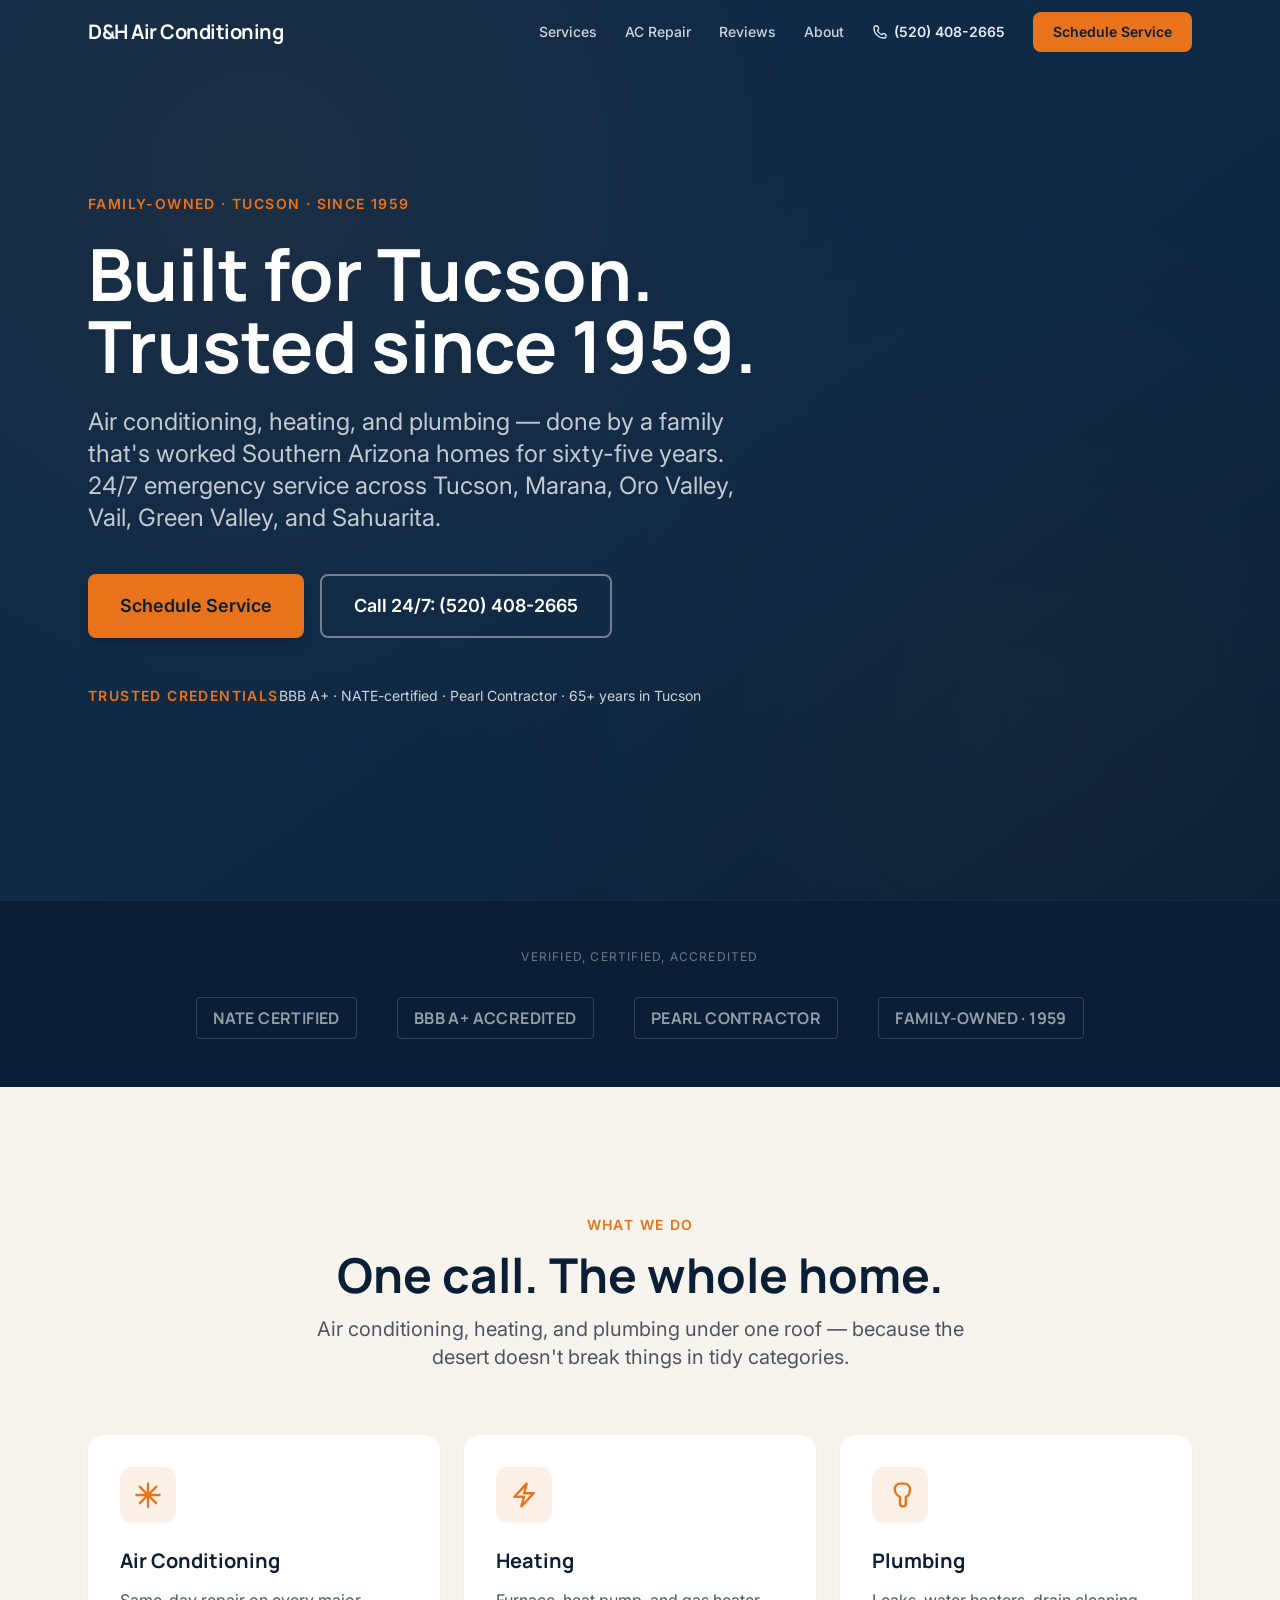
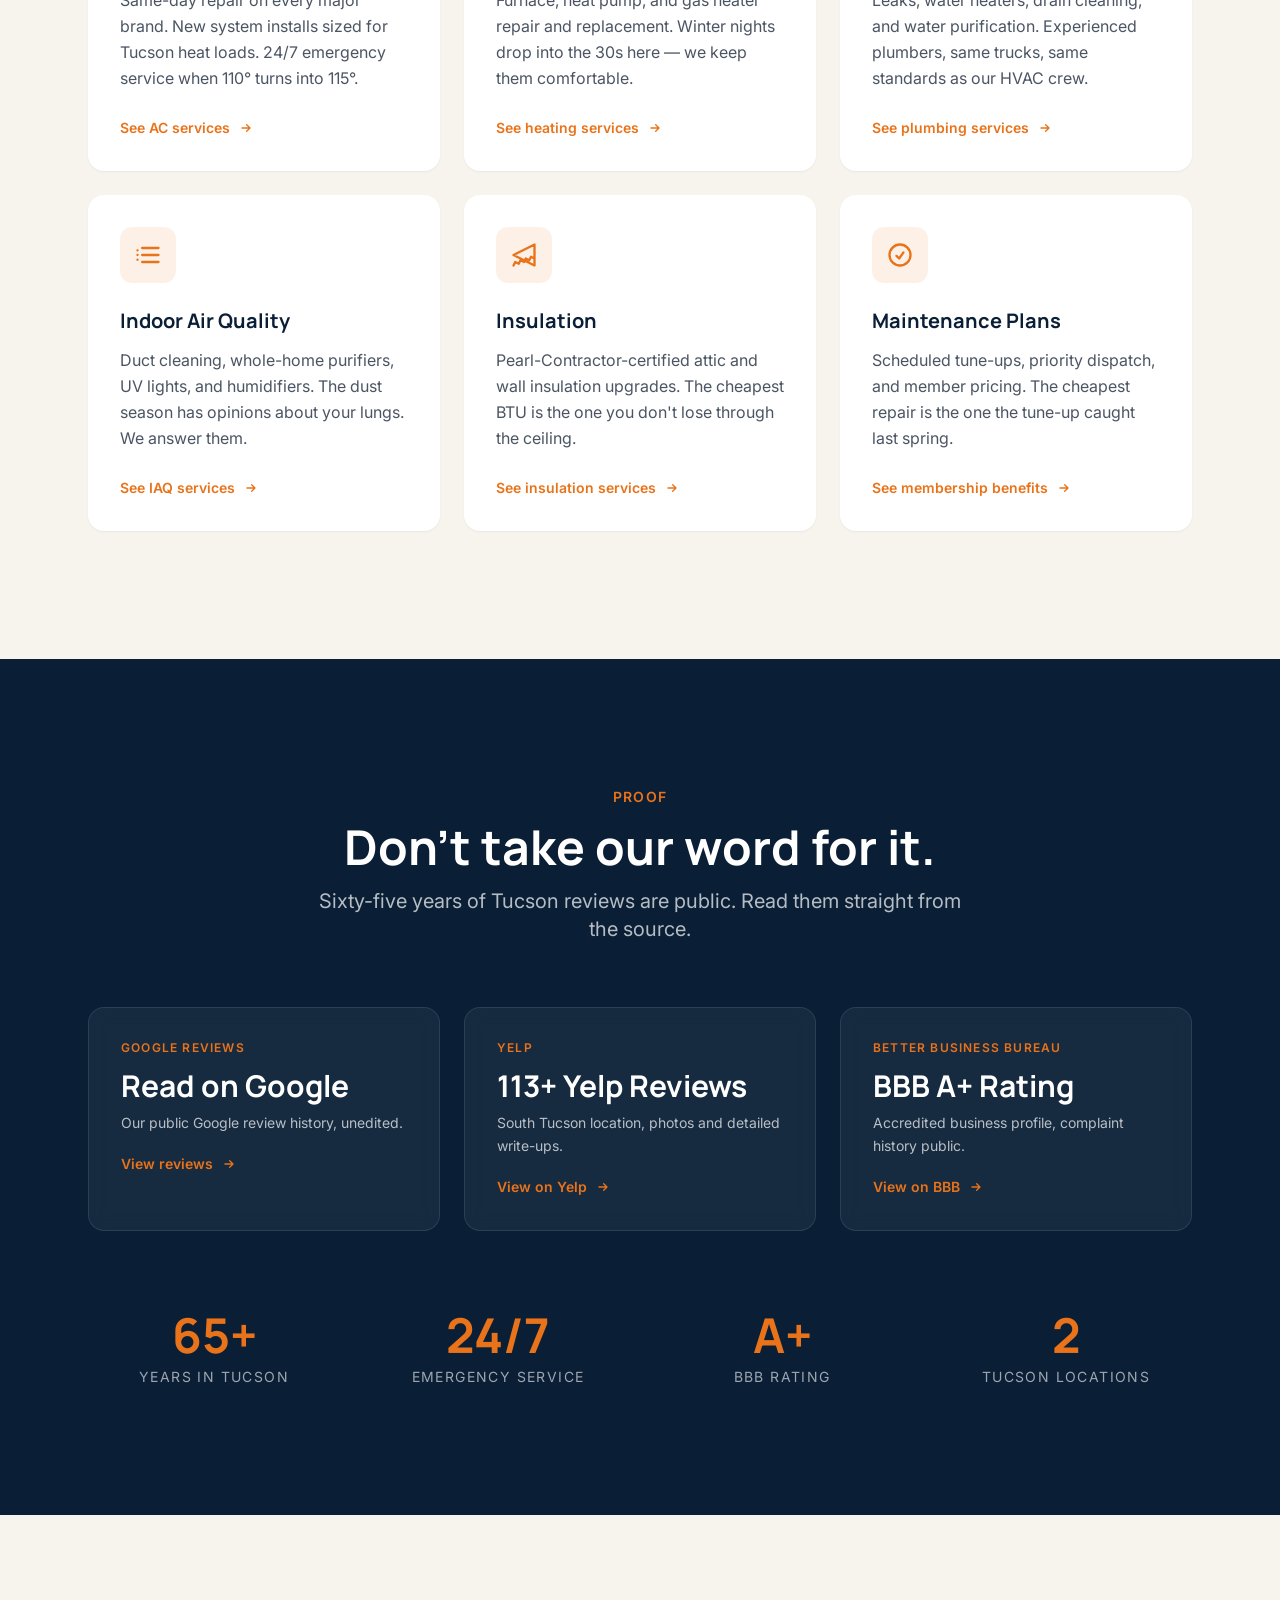
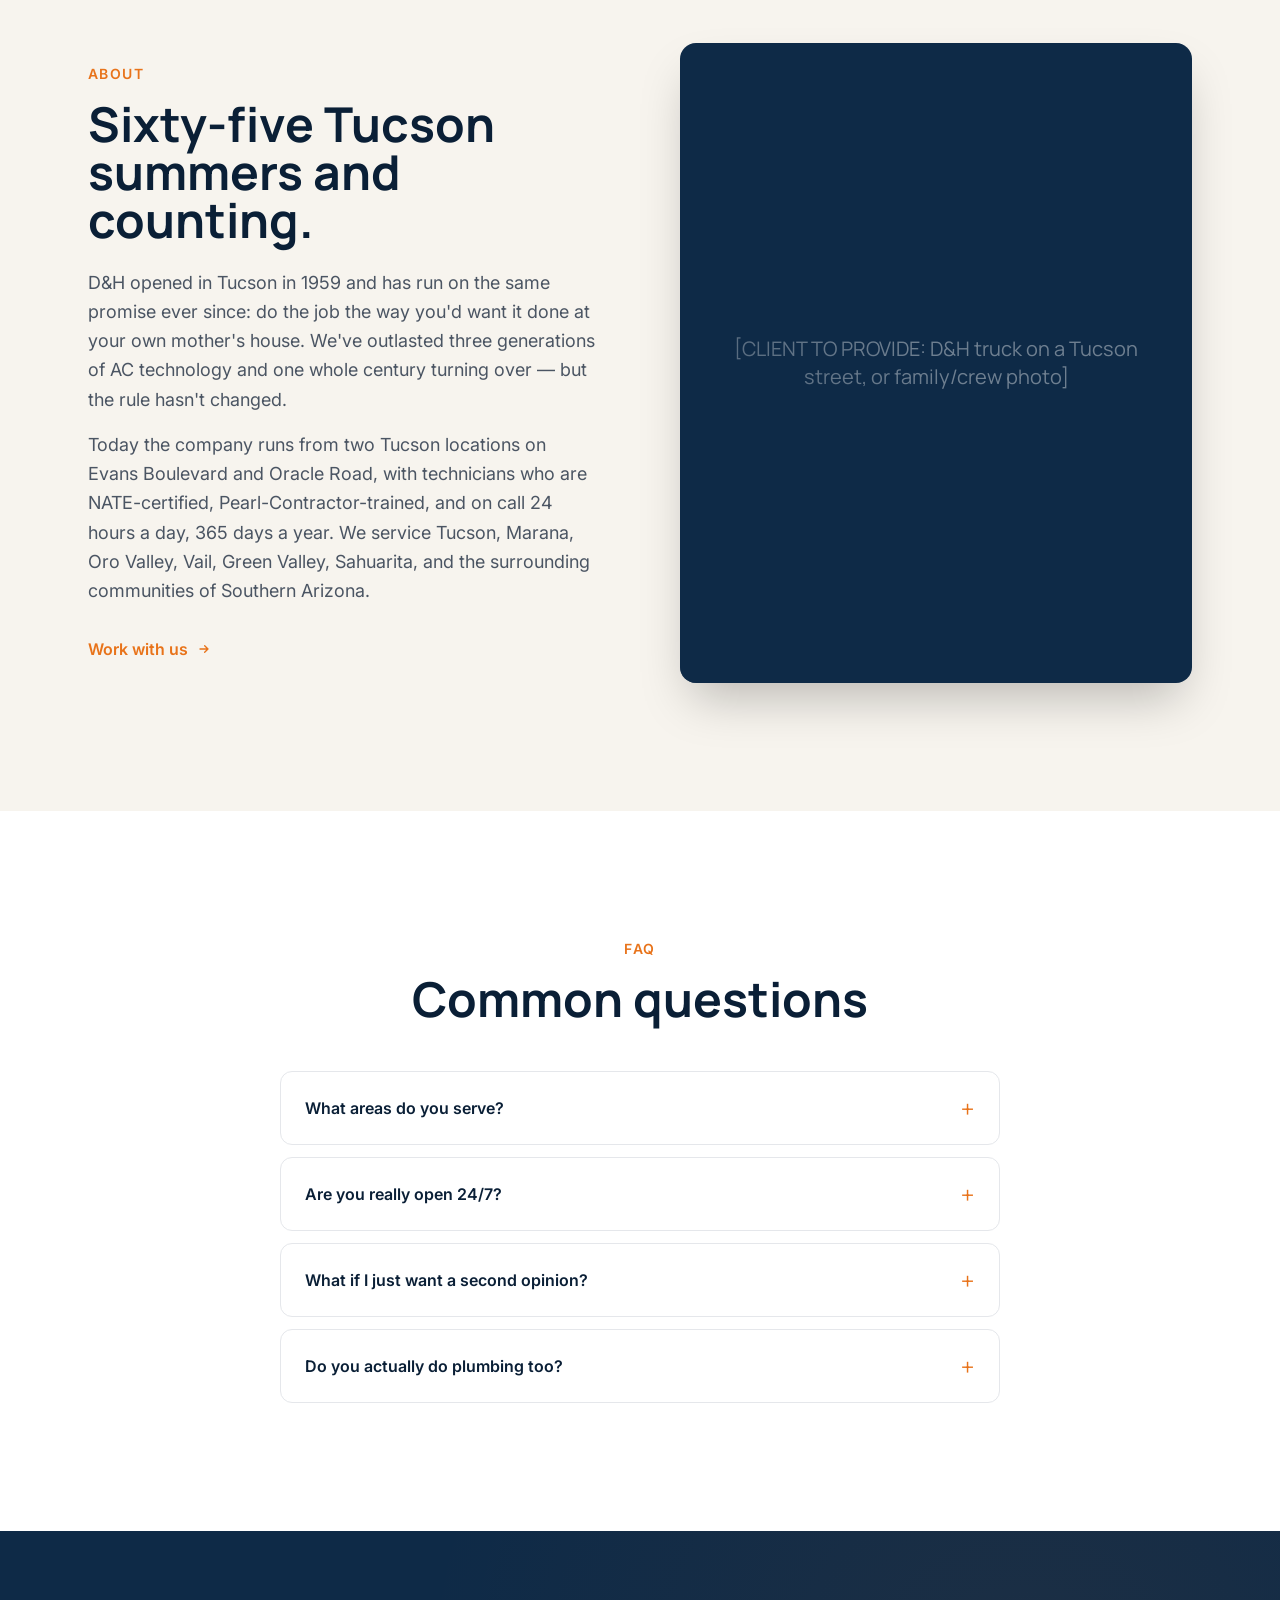
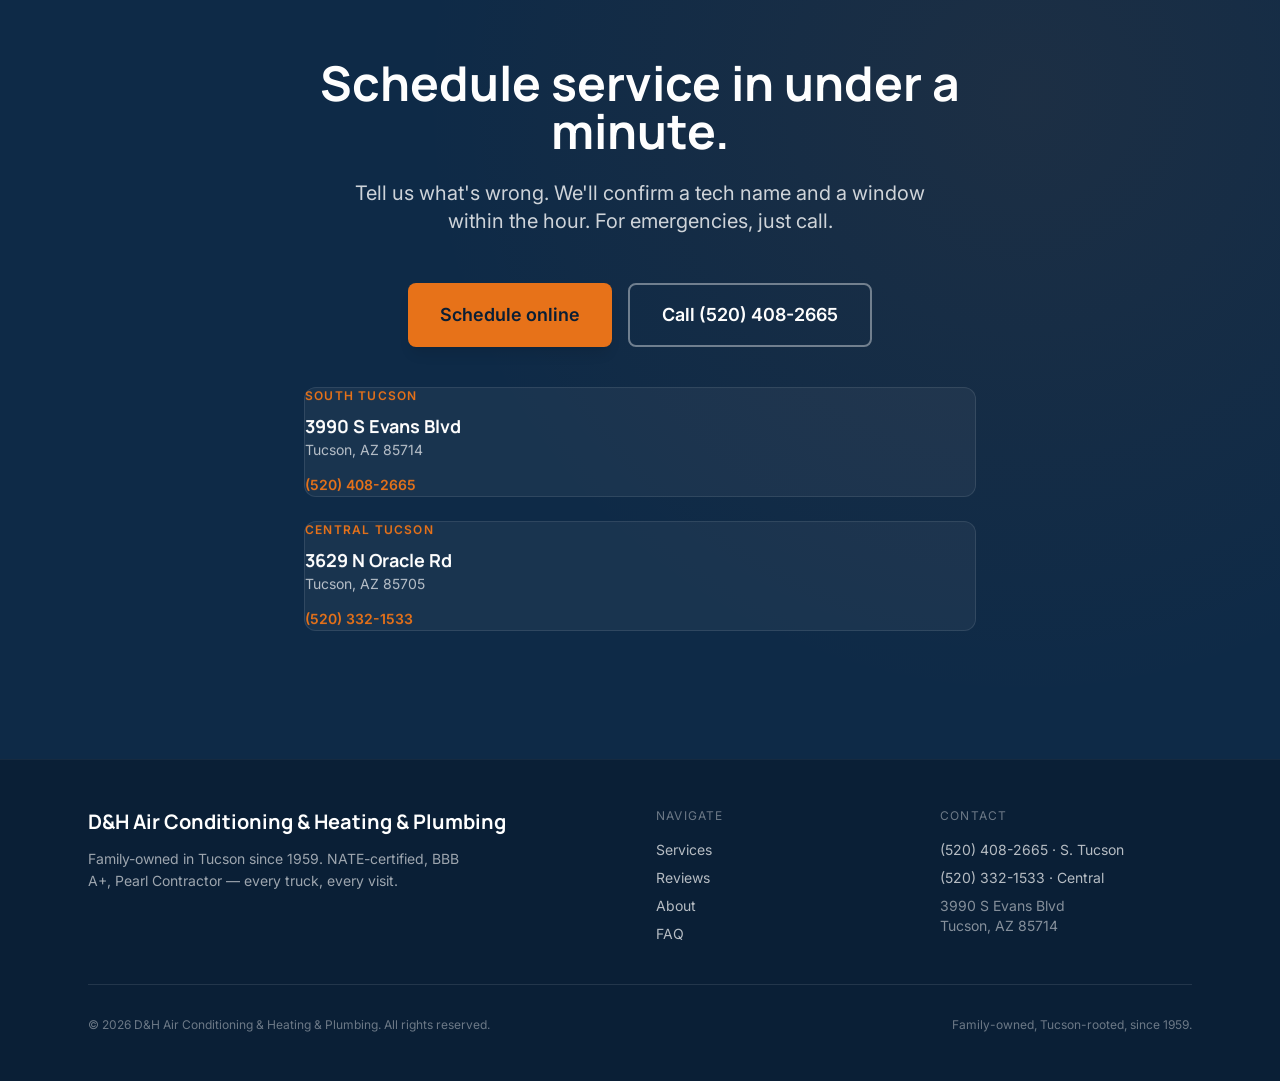
==== commit cad6a2f0: "dandhac: replace fabricated content with verified D&H facts - Tucson, AZ instead of generic / Indian" ====
--- a/projects/dandhac/index.html
+++ b/projects/dandhac/index.html
@@ -3,31 +3,21 @@
 <head>
   <meta charset="UTF-8" />
   <meta name="viewport" content="width=device-width, initial-scale=1.0" />
-  <meta name="description" content="Honest HVAC work from a family that's been doing it since 1972. Same-day service. Upfront pricing. No surprises." />
-  <title>D&H Heating & Air Conditioning — Family-owned HVAC since 1972</title>
-
-  <!-- Fonts -->
+  <meta name="description" content="Family-owned Tucson HVAC since 1959. Air conditioning, heating, plumbing. 24/7 emergency service across Tucson, Marana, Oro Valley, Vail, Green Valley, and Sahuarita. NATE-certified, BBB A+, Pearl Contractor." />
+  <title>D&H Air Conditioning &amp; Heating &amp; Plumbing — Tucson HVAC since 1959</title>
+
   <link rel="preconnect" href="https://fonts.googleapis.com" />
   <link rel="preconnect" href="https://fonts.gstatic.com" crossorigin />
   <link href="https://fonts.googleapis.com/css2?family=Manrope:wght@600;700;800&family=Inter:wght@400;500;600;700&display=swap" rel="stylesheet" />
 
-  <!-- LOCAL PREVIEW: compiled Tailwind. Production zero-build swap — replace this <link> with:
-         <script src="https://cdn.tailwindcss.com"></script>
-         <script>tailwind.config = { theme:{ extend:{
-           colors:{'brand-primary':'#0E2A47','brand-accent':'#E8731A','brand-dark':'#0A1F36','brand-light':'#F7F4EE'},
-           fontFamily:{display:['Manrope','sans-serif'],body:['Inter','sans-serif']}
-         } } };</script>
-  -->
   <link rel="stylesheet" href="./styles.css" />
 
   <style>
     html { scroll-behavior: smooth; }
     body { font-family: 'Inter', system-ui, sans-serif; background: #F7F4EE; color: #0A1F36; }
     .font-display { font-family: 'Manrope', system-ui, sans-serif; }
-    /* Header transition */
     #site-header { transition: background-color 250ms ease, backdrop-filter 250ms ease, border-color 250ms ease; }
     #site-header.scrolled { background-color: rgba(0,0,0,0.55); backdrop-filter: blur(12px); border-bottom-color: rgba(255,255,255,0.08); }
-    /* Reduced motion — also covers screenshot/print environments. */
     @media (prefers-reduced-motion: reduce) {
       *, *::before, *::after { animation-duration: 0.01ms !important; transition-duration: 0.01ms !important; scroll-behavior: auto !important; }
       [data-anim], [data-reveal], [data-reveal] *, [data-stagger] > * { opacity: 1 !important; transform: none !important; }
@@ -36,21 +26,19 @@
 </head>
 <body class="antialiased">
 
-<!-- ============================================================ -->
-<!-- HEADER                                                       -->
-<!-- ============================================================ -->
+<!-- HEADER -->
 <header id="site-header" class="fixed top-0 inset-x-0 z-50 border-b border-transparent">
   <nav class="max-w-6xl mx-auto px-4 md:px-6 h-16 flex items-center justify-between">
-    <a href="./index.html" class="font-display text-xl font-bold text-white tracking-tight">D&H Heating & Air</a>
+    <a href="./index.html" class="font-display text-xl font-bold text-white tracking-tight">D&amp;H Air Conditioning</a>
 
     <div class="hidden md:flex items-center gap-7">
       <a href="./index.html#services" class="text-white/80 hover:text-white text-sm font-medium transition-colors duration-200">Services</a>
       <a href="./ac-repair.html" class="text-white/80 hover:text-white text-sm font-medium transition-colors duration-200">AC Repair</a>
       <a href="./index.html#proof" class="text-white/80 hover:text-white text-sm font-medium transition-colors duration-200">Reviews</a>
       <a href="./index.html#about" class="text-white/80 hover:text-white text-sm font-medium transition-colors duration-200">About</a>
-      <a href="tel:+15555550199" class="text-white/90 hover:text-white text-sm font-semibold transition-colors duration-200 flex items-center gap-1.5">
+      <a href="tel:+15204082665" class="text-white/90 hover:text-white text-sm font-semibold transition-colors duration-200 flex items-center gap-1.5">
         <svg class="w-4 h-4" fill="none" stroke="currentColor" viewBox="0 0 24 24" aria-hidden="true"><path stroke-linecap="round" stroke-linejoin="round" stroke-width="2" d="M3 5a2 2 0 012-2h2.28a2 2 0 011.9 1.37l.7 2.09a2 2 0 01-.45 2.02l-1.27 1.27a16 16 0 006.4 6.4l1.27-1.27a2 2 0 012.02-.45l2.09.7A2 2 0 0121 16.72V19a2 2 0 01-2 2h-1C9.6 21 3 14.4 3 6V5z"/></svg>
-        (555) 555-0199
+        (520) 408-2665
       </a>
       <a href="./schedule.html" class="bg-brand-accent text-brand-dark px-5 py-2.5 rounded-lg text-sm font-semibold hover:scale-105 transition-transform duration-200">Schedule Service</a>
     </div>
@@ -68,102 +56,86 @@
       <a href="./ac-repair.html" class="block py-3 text-white/85 hover:text-white border-b border-white/10">AC Repair</a>
       <a href="./index.html#proof" class="block py-3 text-white/85 hover:text-white border-b border-white/10">Reviews</a>
       <a href="./index.html#about" class="block py-3 text-white/85 hover:text-white border-b border-white/10">About</a>
-      <a href="tel:+15555550199" class="block py-3 text-white/85 hover:text-white border-b border-white/10 font-semibold">Call (555) 555-0199</a>
+      <a href="tel:+15204082665" class="block py-3 text-white/85 hover:text-white border-b border-white/10 font-semibold">Call (520) 408-2665</a>
       <a href="./schedule.html" class="block mt-3 bg-brand-accent text-brand-dark text-center px-5 py-3 rounded-lg font-semibold">Schedule Service</a>
     </div>
   </div>
 </header>
 
-<!-- ============================================================ -->
-<!-- HERO                                                         -->
-<!-- ============================================================ -->
+<!-- HERO -->
 <section id="top" class="relative min-h-[100svh] flex items-center bg-brand-primary text-white overflow-hidden">
-  <!-- Decorative gradient — single, subtle. Replace with brand photo when available. -->
   <div class="absolute inset-0 bg-gradient-to-br from-brand-primary via-brand-primary to-brand-dark"></div>
   <div class="absolute inset-0 opacity-30" style="background-image: radial-gradient(circle at 20% 20%, #E8731A33 0%, transparent 50%), radial-gradient(circle at 80% 80%, #E8731A22 0%, transparent 50%);"></div>
 
   <div class="relative max-w-6xl mx-auto px-4 md:px-6 py-32 md:py-40 w-full">
     <p class="text-brand-accent text-sm font-semibold uppercase tracking-widest mb-6 opacity-0 translate-y-4" data-anim="eyebrow">
-      Family-owned · Licensed · Since 1972
+      Family-owned · Tucson · Since 1959
     </p>
 
     <h1 class="font-display text-5xl md:text-7xl font-bold leading-tight max-w-4xl mb-6 opacity-0 translate-y-6" data-anim="headline">
-      Comfort, fixed right the first time.
+      Built for Tucson.<br/>Trusted since 1959.
     </h1>
 
     <p class="text-xl md:text-2xl text-white/75 max-w-2xl mb-10 leading-relaxed opacity-0 translate-y-6" data-anim="sub">
-      Family-owned HVAC since 1972. Same-day repair, honest pricing, and technicians who explain everything before they touch anything.
+      Air conditioning, heating, and plumbing — done by a family that's worked Southern Arizona homes for sixty-five years. 24/7 emergency service across Tucson, Marana, Oro Valley, Vail, Green Valley, and Sahuarita.
     </p>
 
     <div class="flex flex-wrap gap-4 opacity-0 translate-y-6" data-anim="cta">
       <a href="./schedule.html" class="inline-flex items-center justify-center bg-brand-accent text-brand-dark font-semibold px-8 py-4 rounded-lg text-lg hover:scale-105 transition-transform duration-200 shadow-lg min-h-[48px]">
         Schedule Service
       </a>
-      <a href="#services" class="inline-flex items-center justify-center border-2 border-white/40 text-white font-semibold px-8 py-4 rounded-lg text-lg hover:bg-white hover:text-brand-dark transition-colors duration-200 min-h-[48px]">
-        See How It Works
-      </a>
-    </div>
-
-    <!-- Inline social proof — single line, above the fold -->
-    <div class="mt-12 flex items-center gap-4 opacity-0 translate-y-6" data-anim="cta">
-      <div class="flex -space-x-2">
-        <div class="w-10 h-10 rounded-full bg-brand-accent/30 border-2 border-brand-primary"></div>
-        <div class="w-10 h-10 rounded-full bg-brand-accent/50 border-2 border-brand-primary"></div>
-        <div class="w-10 h-10 rounded-full bg-brand-accent/70 border-2 border-brand-primary"></div>
-      </div>
-      <div class="text-sm text-white/80">
-        <span class="text-brand-accent font-semibold">★★★★★</span>
-        <span class="ml-2">4.9★ across 2,100+ reviews · A+ BBB · NATE-certified</span>
-      </div>
-    </div>
-  </div>
-</section>
-
-<!-- ============================================================ -->
-<!-- TRUST BAR                                                    -->
-<!-- ============================================================ -->
+      <a href="tel:+15204082665" class="inline-flex items-center justify-center border-2 border-white/40 text-white font-semibold px-8 py-4 rounded-lg text-lg hover:bg-white hover:text-brand-dark transition-colors duration-200 min-h-[48px]">
+        Call 24/7: (520) 408-2665
+      </a>
+    </div>
+
+    <!-- Inline social proof — verified credentials only -->
+    <div class="mt-12 flex flex-wrap items-center gap-x-6 gap-y-3 opacity-0 translate-y-6" data-anim="cta">
+      <span class="text-sm font-semibold text-brand-accent uppercase tracking-widest">Trusted credentials</span>
+      <span class="text-sm text-white/80">BBB A+ · NATE-certified · Pearl Contractor · 65+ years in Tucson</span>
+    </div>
+  </div>
+</section>
+
+<!-- TRUST BAR -->
 <section class="bg-brand-dark py-12 border-t border-white/5">
   <div class="max-w-6xl mx-auto px-4 md:px-6">
-    <p class="text-center text-xs text-white/40 uppercase tracking-widest mb-8" data-reveal>Certified, accredited, and insured</p>
+    <p class="text-center text-xs text-white/40 uppercase tracking-widest mb-8" data-reveal>Verified, certified, accredited</p>
     <div class="flex flex-wrap justify-center items-center gap-x-10 gap-y-6 opacity-80" data-stagger>
-      <!-- [CLIENT TO PROVIDE] real certification badge SVGs/PNGs. These text stand-ins keep the layout honest. -->
       <div class="text-white/70 font-display text-base font-bold tracking-wide border border-white/20 rounded px-4 py-2">NATE&nbsp;CERTIFIED</div>
-      <div class="text-white/70 font-display text-base font-bold tracking-wide border border-white/20 rounded px-4 py-2">A+ BBB ACCREDITED</div>
-      <div class="text-white/70 font-display text-base font-bold tracking-wide border border-white/20 rounded px-4 py-2">CARRIER FACTORY AUTHORIZED</div>
-      <div class="text-white/70 font-display text-base font-bold tracking-wide border border-white/20 rounded px-4 py-2">ENERGY&nbsp;STAR PARTNER</div>
-      <div class="text-white/70 font-display text-base font-bold tracking-wide border border-white/20 rounded px-4 py-2">EPA 608 LICENSED</div>
-    </div>
-  </div>
-</section>
-
-<!-- ============================================================ -->
-<!-- SERVICES                                                     -->
-<!-- ============================================================ -->
+      <div class="text-white/70 font-display text-base font-bold tracking-wide border border-white/20 rounded px-4 py-2">BBB A+ ACCREDITED</div>
+      <div class="text-white/70 font-display text-base font-bold tracking-wide border border-white/20 rounded px-4 py-2">PEARL CONTRACTOR</div>
+      <div class="text-white/70 font-display text-base font-bold tracking-wide border border-white/20 rounded px-4 py-2">FAMILY-OWNED · 1959</div>
+    </div>
+  </div>
+</section>
+
+<!-- SERVICES -->
 <section id="services" class="py-24 md:py-32 bg-brand-light">
   <div class="max-w-6xl mx-auto px-4 md:px-6">
     <div class="text-center mb-16 max-w-2xl mx-auto" data-reveal>
       <p class="text-brand-accent text-sm font-semibold uppercase tracking-widest mb-4">What we do</p>
-      <h2 class="font-display text-4xl md:text-5xl font-bold text-brand-dark mb-4">What we fix, install, and maintain.</h2>
-      <p class="text-xl text-gray-600">One company for the whole system. Heating, cooling, indoor air quality — repaired, replaced, and tuned by people who live in the same neighborhoods you do.</p>
-    </div>
-
-    <div class="grid md:grid-cols-3 gap-8" data-stagger>
-      <!-- Service 1 -->
-      <article class="bg-white rounded-2xl p-8 shadow-sm hover:shadow-xl hover:-translate-y-1 transition-all duration-300 group">
-        <div class="w-14 h-14 rounded-xl flex items-center justify-center mb-6 group-hover:scale-110 transition-transform duration-300" style="background-color: #E8731A1a;">
-          <svg class="w-7 h-7" fill="none" stroke="#E8731A" stroke-width="2" viewBox="0 0 24 24" aria-hidden="true">
-            <path stroke-linecap="round" stroke-linejoin="round" d="M9 12.75L11.25 15 15 9.75M21 12a9 9 0 11-18 0 9 9 0 0118 0z" />
+      <h2 class="font-display text-4xl md:text-5xl font-bold text-brand-dark mb-4">One call. The whole home.</h2>
+      <p class="text-xl text-gray-600">Air conditioning, heating, and plumbing under one roof — because the desert doesn't break things in tidy categories.</p>
+    </div>
+
+    <div class="grid md:grid-cols-2 lg:grid-cols-3 gap-6" data-stagger>
+      <!-- Air Conditioning -->
+      <article class="bg-white rounded-2xl p-8 shadow-sm hover:shadow-xl hover:-translate-y-1 transition-all duration-300 group">
+        <div class="w-14 h-14 rounded-xl flex items-center justify-center mb-6 group-hover:scale-110 transition-transform duration-300" style="background-color: #E8731A1a;">
+          <svg class="w-7 h-7" fill="none" stroke="#E8731A" stroke-width="2" viewBox="0 0 24 24" aria-hidden="true">
+            <path stroke-linecap="round" stroke-linejoin="round" d="M12 2v20M2 12h20M5 5l14 14M19 5L5 19" />
           </svg>
         </div>
         <h3 class="font-display text-xl font-bold text-brand-dark mb-3">Air Conditioning</h3>
-        <p class="text-gray-600 leading-relaxed mb-6">Same-day repair on every major brand. New system installs with a 10-year parts and labor warranty. Honest second opinions if another contractor told you to replace.</p>
-        <a href="./ac-repair.html" class="text-brand-dark font-semibold text-sm inline-flex items-center gap-2 hover:gap-3 transition-all duration-200" style="color: #E8731A;">
+        <p class="text-gray-600 leading-relaxed mb-6">Same-day repair on every major brand. New system installs sized for Tucson heat loads. 24/7 emergency service when 110° turns into 115°.</p>
+        <a href="./ac-repair.html" class="font-semibold text-sm inline-flex items-center gap-2 hover:gap-3 transition-all duration-200" style="color: #E8731A;">
           See AC services
           <svg class="w-4 h-4" fill="none" stroke="currentColor" stroke-width="2" viewBox="0 0 24 24" aria-hidden="true"><path stroke-linecap="round" stroke-linejoin="round" d="M13 7l5 5m0 0l-5 5m5-5H6" /></svg>
         </a>
       </article>
 
-      <!-- Service 2 -->
+      <!-- Heating -->
       <article class="bg-white rounded-2xl p-8 shadow-sm hover:shadow-xl hover:-translate-y-1 transition-all duration-300 group">
         <div class="w-14 h-14 rounded-xl flex items-center justify-center mb-6 group-hover:scale-110 transition-transform duration-300" style="background-color: #E8731A1a;">
           <svg class="w-7 h-7" fill="none" stroke="#E8731A" stroke-width="2" viewBox="0 0 24 24" aria-hidden="true">
@@ -171,122 +143,148 @@
           </svg>
         </div>
         <h3 class="font-display text-xl font-bold text-brand-dark mb-3">Heating</h3>
-        <p class="text-gray-600 leading-relaxed mb-6">Furnace and heat-pump repair, replacement, and annual safety inspections. We pull permits, register your warranty, and clean up before we leave. Always.</p>
+        <p class="text-gray-600 leading-relaxed mb-6">Furnace, heat pump, and gas heater repair and replacement. Winter nights drop into the 30s here — we keep them comfortable.</p>
         <a href="./schedule.html" class="font-semibold text-sm inline-flex items-center gap-2 hover:gap-3 transition-all duration-200" style="color: #E8731A;">
           See heating services
           <svg class="w-4 h-4" fill="none" stroke="currentColor" stroke-width="2" viewBox="0 0 24 24" aria-hidden="true"><path stroke-linecap="round" stroke-linejoin="round" d="M13 7l5 5m0 0l-5 5m5-5H6" /></svg>
         </a>
       </article>
 
-      <!-- Service 3 -->
-      <article class="bg-white rounded-2xl p-8 shadow-sm hover:shadow-xl hover:-translate-y-1 transition-all duration-300 group">
-        <div class="w-14 h-14 rounded-xl flex items-center justify-center mb-6 group-hover:scale-110 transition-transform duration-300" style="background-color: #E8731A1a;">
-          <svg class="w-7 h-7" fill="none" stroke="#E8731A" stroke-width="2" viewBox="0 0 24 24" aria-hidden="true">
-            <path stroke-linecap="round" stroke-linejoin="round" d="M15.59 14.37a6 6 0 01-5.84 7.38v-4.8m5.84-2.58a14.98 14.98 0 006.16-12.12A14.98 14.98 0 009.631 8.41m5.96 5.96a14.926 14.926 0 01-5.841 2.58m-.119-8.54a6 6 0 00-7.381 5.84h4.8m2.581-5.84a14.927 14.927 0 00-2.58 5.84m2.699 2.7c-.103.021-.207.041-.311.06a15.09 15.09 0 01-2.448-2.448 14.9 14.9 0 01.06-.312m-2.24 2.39a4.493 4.493 0 00-1.757 4.306 4.493 4.493 0 004.306-1.758M16.5 9a1.5 1.5 0 11-3 0 1.5 1.5 0 013 0z" />
+      <!-- Plumbing -->
+      <article class="bg-white rounded-2xl p-8 shadow-sm hover:shadow-xl hover:-translate-y-1 transition-all duration-300 group">
+        <div class="w-14 h-14 rounded-xl flex items-center justify-center mb-6 group-hover:scale-110 transition-transform duration-300" style="background-color: #E8731A1a;">
+          <svg class="w-7 h-7" fill="none" stroke="#E8731A" stroke-width="2" viewBox="0 0 24 24" aria-hidden="true">
+            <path stroke-linecap="round" stroke-linejoin="round" d="M12 2.25c-2.485 0-4.5 2.099-4.5 4.688 0 1.935.7 3.597 1.838 4.823a8.193 8.193 0 002.662 1.81V19.5a2.25 2.25 0 002.25 2.25h.5a2.25 2.25 0 002.25-2.25v-5.929a8.193 8.193 0 002.662-1.81C19.8 10.535 20.5 8.873 20.5 6.938 20.5 4.349 18.485 2.25 16 2.25h-4z" />
+          </svg>
+        </div>
+        <h3 class="font-display text-xl font-bold text-brand-dark mb-3">Plumbing</h3>
+        <p class="text-gray-600 leading-relaxed mb-6">Leaks, water heaters, drain cleaning, and water purification. Experienced plumbers, same trucks, same standards as our HVAC crew.</p>
+        <a href="./schedule.html" class="font-semibold text-sm inline-flex items-center gap-2 hover:gap-3 transition-all duration-200" style="color: #E8731A;">
+          See plumbing services
+          <svg class="w-4 h-4" fill="none" stroke="currentColor" stroke-width="2" viewBox="0 0 24 24" aria-hidden="true"><path stroke-linecap="round" stroke-linejoin="round" d="M13 7l5 5m0 0l-5 5m5-5H6" /></svg>
+        </a>
+      </article>
+
+      <!-- Indoor Air Quality -->
+      <article class="bg-white rounded-2xl p-8 shadow-sm hover:shadow-xl hover:-translate-y-1 transition-all duration-300 group">
+        <div class="w-14 h-14 rounded-xl flex items-center justify-center mb-6 group-hover:scale-110 transition-transform duration-300" style="background-color: #E8731A1a;">
+          <svg class="w-7 h-7" fill="none" stroke="#E8731A" stroke-width="2" viewBox="0 0 24 24" aria-hidden="true">
+            <path stroke-linecap="round" stroke-linejoin="round" d="M3 8h.01M3 12h.01M3 16h.01M7 6h14M7 12h14M7 18h14" />
           </svg>
         </div>
         <h3 class="font-display text-xl font-bold text-brand-dark mb-3">Indoor Air Quality</h3>
-        <p class="text-gray-600 leading-relaxed mb-6">Whole-home air purifiers, UV lights, humidifiers, and duct sealing. Stop dusting twice a week. Stop waking up with a dry throat. Stop guessing what's in your air.</p>
+        <p class="text-gray-600 leading-relaxed mb-6">Duct cleaning, whole-home purifiers, UV lights, and humidifiers. The dust season has opinions about your lungs. We answer them.</p>
         <a href="./schedule.html" class="font-semibold text-sm inline-flex items-center gap-2 hover:gap-3 transition-all duration-200" style="color: #E8731A;">
           See IAQ services
           <svg class="w-4 h-4" fill="none" stroke="currentColor" stroke-width="2" viewBox="0 0 24 24" aria-hidden="true"><path stroke-linecap="round" stroke-linejoin="round" d="M13 7l5 5m0 0l-5 5m5-5H6" /></svg>
         </a>
       </article>
-    </div>
-  </div>
-</section>
-
-<!-- ============================================================ -->
-<!-- PROOF                                                        -->
-<!-- ============================================================ -->
+
+      <!-- Insulation -->
+      <article class="bg-white rounded-2xl p-8 shadow-sm hover:shadow-xl hover:-translate-y-1 transition-all duration-300 group">
+        <div class="w-14 h-14 rounded-xl flex items-center justify-center mb-6 group-hover:scale-110 transition-transform duration-300" style="background-color: #E8731A1a;">
+          <svg class="w-7 h-7" fill="none" stroke="#E8731A" stroke-width="2" viewBox="0 0 24 24" aria-hidden="true">
+            <path stroke-linecap="round" stroke-linejoin="round" d="M3 21l1.5-3 3 1.5L9 16.5l3 1.5 1.5-3 3 1.5L18 13.5l3 1.5M3 12l18-9v18l-18-9z" />
+          </svg>
+        </div>
+        <h3 class="font-display text-xl font-bold text-brand-dark mb-3">Insulation</h3>
+        <p class="text-gray-600 leading-relaxed mb-6">Pearl-Contractor-certified attic and wall insulation upgrades. The cheapest BTU is the one you don't lose through the ceiling.</p>
+        <a href="./schedule.html" class="font-semibold text-sm inline-flex items-center gap-2 hover:gap-3 transition-all duration-200" style="color: #E8731A;">
+          See insulation services
+          <svg class="w-4 h-4" fill="none" stroke="currentColor" stroke-width="2" viewBox="0 0 24 24" aria-hidden="true"><path stroke-linecap="round" stroke-linejoin="round" d="M13 7l5 5m0 0l-5 5m5-5H6" /></svg>
+        </a>
+      </article>
+
+      <!-- Maintenance Plans -->
+      <article class="bg-white rounded-2xl p-8 shadow-sm hover:shadow-xl hover:-translate-y-1 transition-all duration-300 group">
+        <div class="w-14 h-14 rounded-xl flex items-center justify-center mb-6 group-hover:scale-110 transition-transform duration-300" style="background-color: #E8731A1a;">
+          <svg class="w-7 h-7" fill="none" stroke="#E8731A" stroke-width="2" viewBox="0 0 24 24" aria-hidden="true">
+            <path stroke-linecap="round" stroke-linejoin="round" d="M9 12.75L11.25 15 15 9.75M21 12a9 9 0 11-18 0 9 9 0 0118 0z" />
+          </svg>
+        </div>
+        <h3 class="font-display text-xl font-bold text-brand-dark mb-3">Maintenance Plans</h3>
+        <p class="text-gray-600 leading-relaxed mb-6">Scheduled tune-ups, priority dispatch, and member pricing. The cheapest repair is the one the tune-up caught last spring.</p>
+        <a href="./schedule.html" class="font-semibold text-sm inline-flex items-center gap-2 hover:gap-3 transition-all duration-200" style="color: #E8731A;">
+          See membership benefits
+          <svg class="w-4 h-4" fill="none" stroke="currentColor" stroke-width="2" viewBox="0 0 24 24" aria-hidden="true"><path stroke-linecap="round" stroke-linejoin="round" d="M13 7l5 5m0 0l-5 5m5-5H6" /></svg>
+        </a>
+      </article>
+    </div>
+  </div>
+</section>
+
+<!-- PROOF — link to real public reviews, no fabricated quotes -->
 <section id="proof" class="py-24 md:py-32 bg-brand-dark text-white">
   <div class="max-w-6xl mx-auto px-4 md:px-6">
     <div class="text-center mb-16 max-w-2xl mx-auto" data-reveal>
       <p class="text-brand-accent text-sm font-semibold uppercase tracking-widest mb-4">Proof</p>
-      <h2 class="font-display text-4xl md:text-5xl font-bold mb-4">Real reviews from real neighbors.</h2>
-      <p class="text-xl text-white/70">Not the cherry-picked five-star quotes. The ones that explain what we actually did.</p>
-    </div>
-
-    <div class="grid md:grid-cols-3 gap-8" data-stagger>
-      <!-- Testimonial 1 -->
-      <figure class="bg-white/5 backdrop-blur rounded-2xl p-8 border border-white/10">
-        <div class="flex gap-1 mb-4 text-brand-accent" aria-label="5 out of 5 stars">
-          <span>★</span><span>★</span><span>★</span><span>★</span><span>★</span>
-        </div>
-        <blockquote class="text-white/85 leading-relaxed mb-6">"Tech showed up two hours after I called on a 96-degree Saturday. Diagnosed a bad capacitor, had the part on the truck, $189 all-in. No upsell, no 'you really need a new system,' just fixed it. We've been customers for nine years and they're why."</blockquote>
-        <figcaption class="flex items-center gap-3">
-          <div class="w-10 h-10 rounded-full flex items-center justify-center font-bold text-brand-dark" style="background-color: #E8731A;">S.K.</div>
-          <div>
-            <p class="font-semibold">Sarah K.</p>
-            <p class="text-white/50 text-sm">Homeowner · Carmel, IN</p>
-          </div>
-        </figcaption>
-      </figure>
-
-      <!-- Testimonial 2 -->
-      <figure class="bg-white/5 backdrop-blur rounded-2xl p-8 border border-white/10">
-        <div class="flex gap-1 mb-4 text-brand-accent" aria-label="5 out of 5 stars">
-          <span>★</span><span>★</span><span>★</span><span>★</span><span>★</span>
-        </div>
-        <blockquote class="text-white/85 leading-relaxed mb-6">"Three other contractors quoted us a full system replacement at $14K+. D&H came out, ran an actual load calc, and said our existing unit had four good years left. They fixed the real problem (leaking duct) for $620. That's the kind of trust money can't buy."</blockquote>
-        <figcaption class="flex items-center gap-3">
-          <div class="w-10 h-10 rounded-full flex items-center justify-center font-bold text-brand-dark" style="background-color: #E8731A;">M.R.</div>
-          <div>
-            <p class="font-semibold">Marcus R.</p>
-            <p class="text-white/50 text-sm">Homeowner · Fishers, IN</p>
-          </div>
-        </figcaption>
-      </figure>
-
-      <!-- Testimonial 3 -->
-      <figure class="bg-white/5 backdrop-blur rounded-2xl p-8 border border-white/10">
-        <div class="flex gap-1 mb-4 text-brand-accent" aria-label="5 out of 5 stars">
-          <span>★</span><span>★</span><span>★</span><span>★</span><span>★</span>
-        </div>
-        <blockquote class="text-white/85 leading-relaxed mb-6">"We bought a 1920s house with a furnace that sounded like a freight train. The D&H crew designed a heat-pump system that fits the architecture, our utility bill dropped 38 percent, and the house is finally quiet. Wish I'd called them ten years ago."</blockquote>
-        <figcaption class="flex items-center gap-3">
-          <div class="w-10 h-10 rounded-full flex items-center justify-center font-bold text-brand-dark" style="background-color: #E8731A;">J.L.</div>
-          <div>
-            <p class="font-semibold">Jennifer L.</p>
-            <p class="text-white/50 text-sm">Homeowner · Broad Ripple, IN</p>
-          </div>
-        </figcaption>
-      </figure>
-    </div>
-
-    <!-- Stats row — delete if you can't provide real numbers. Do NOT invent. -->
+      <h2 class="font-display text-4xl md:text-5xl font-bold mb-4">Don't take our word for it.</h2>
+      <p class="text-xl text-white/70">Sixty-five years of Tucson reviews are public. Read them straight from the source.</p>
+    </div>
+
+    <div class="grid md:grid-cols-3 gap-6" data-stagger>
+      <a href="https://dandhac.com/google-reviews-air-conditioning-service" class="bg-white/5 backdrop-blur rounded-2xl p-8 border border-white/10 hover:border-brand-accent hover:bg-white/10 transition-all duration-300 group block">
+        <p class="text-brand-accent text-xs font-semibold uppercase tracking-widest mb-3">Google Reviews</p>
+        <p class="font-display text-3xl font-bold mb-2">Read on Google</p>
+        <p class="text-white/70 text-sm leading-relaxed mb-4">Our public Google review history, unedited.</p>
+        <span class="font-semibold text-sm inline-flex items-center gap-2 group-hover:gap-3 transition-all" style="color: #E8731A;">
+          View reviews
+          <svg class="w-4 h-4" fill="none" stroke="currentColor" stroke-width="2" viewBox="0 0 24 24"><path stroke-linecap="round" stroke-linejoin="round" d="M13 7l5 5m0 0l-5 5m5-5H6"/></svg>
+        </span>
+      </a>
+
+      <a href="https://www.yelp.com/biz/d-and-h-air-conditioning-and-heating-tucson-7" class="bg-white/5 backdrop-blur rounded-2xl p-8 border border-white/10 hover:border-brand-accent hover:bg-white/10 transition-all duration-300 group block">
+        <p class="text-brand-accent text-xs font-semibold uppercase tracking-widest mb-3">Yelp</p>
+        <p class="font-display text-3xl font-bold mb-2">113+ Yelp Reviews</p>
+        <p class="text-white/70 text-sm leading-relaxed mb-4">South Tucson location, photos and detailed write-ups.</p>
+        <span class="font-semibold text-sm inline-flex items-center gap-2 group-hover:gap-3 transition-all" style="color: #E8731A;">
+          View on Yelp
+          <svg class="w-4 h-4" fill="none" stroke="currentColor" stroke-width="2" viewBox="0 0 24 24"><path stroke-linecap="round" stroke-linejoin="round" d="M13 7l5 5m0 0l-5 5m5-5H6"/></svg>
+        </span>
+      </a>
+
+      <a href="https://www.bbb.org/us/az/tucson/profile/air-conditioning-contractor/dh-air-conditioning-heating-plumbing-1286-721" class="bg-white/5 backdrop-blur rounded-2xl p-8 border border-white/10 hover:border-brand-accent hover:bg-white/10 transition-all duration-300 group block">
+        <p class="text-brand-accent text-xs font-semibold uppercase tracking-widest mb-3">Better Business Bureau</p>
+        <p class="font-display text-3xl font-bold mb-2">BBB A+ Rating</p>
+        <p class="text-white/70 text-sm leading-relaxed mb-4">Accredited business profile, complaint history public.</p>
+        <span class="font-semibold text-sm inline-flex items-center gap-2 group-hover:gap-3 transition-all" style="color: #E8731A;">
+          View on BBB
+          <svg class="w-4 h-4" fill="none" stroke="currentColor" stroke-width="2" viewBox="0 0 24 24"><path stroke-linecap="round" stroke-linejoin="round" d="M13 7l5 5m0 0l-5 5m5-5H6"/></svg>
+        </span>
+      </a>
+    </div>
+
+    <!-- Verified stats — facts only -->
     <div class="mt-20 grid grid-cols-2 md:grid-cols-4 gap-8 text-center" data-reveal>
       <div>
-        <div class="font-display text-4xl md:text-5xl font-bold text-brand-accent mb-2">52+</div>
-        <div class="text-white/60 text-sm uppercase tracking-widest">Years in Business</div>
-      </div>
-      <div>
-        <div class="font-display text-4xl md:text-5xl font-bold text-brand-accent mb-2">4.9★</div>
-        <div class="text-white/60 text-sm uppercase tracking-widest">Across 2,100 Reviews</div>
-      </div>
-      <div>
-        <div class="font-display text-4xl md:text-5xl font-bold text-brand-accent mb-2">90 min</div>
-        <div class="text-white/60 text-sm uppercase tracking-widest">Avg. Response Time</div>
-      </div>
-      <div>
-        <div class="font-display text-4xl md:text-5xl font-bold text-brand-accent mb-2">100%</div>
-        <div class="text-white/60 text-sm uppercase tracking-widest">Satisfaction Guarantee</div>
-      </div>
-    </div>
-  </div>
-</section>
-
-<!-- ============================================================ -->
-<!-- ABOUT                                                        -->
-<!-- ============================================================ -->
+        <div class="font-display text-4xl md:text-5xl font-bold text-brand-accent mb-2">65+</div>
+        <div class="text-white/60 text-sm uppercase tracking-widest">Years in Tucson</div>
+      </div>
+      <div>
+        <div class="font-display text-4xl md:text-5xl font-bold text-brand-accent mb-2">24/7</div>
+        <div class="text-white/60 text-sm uppercase tracking-widest">Emergency Service</div>
+      </div>
+      <div>
+        <div class="font-display text-4xl md:text-5xl font-bold text-brand-accent mb-2">A+</div>
+        <div class="text-white/60 text-sm uppercase tracking-widest">BBB Rating</div>
+      </div>
+      <div>
+        <div class="font-display text-4xl md:text-5xl font-bold text-brand-accent mb-2">2</div>
+        <div class="text-white/60 text-sm uppercase tracking-widest">Tucson Locations</div>
+      </div>
+    </div>
+  </div>
+</section>
+
+<!-- ABOUT -->
 <section id="about" class="py-24 md:py-32 bg-brand-light">
   <div class="max-w-6xl mx-auto px-4 md:px-6 grid md:grid-cols-2 gap-12 md:gap-20 items-center">
     <div data-reveal>
       <p class="text-sm font-semibold uppercase tracking-widest mb-4" style="color: #E8731A;">About</p>
-      <h2 class="font-display text-4xl md:text-5xl font-bold text-brand-dark mb-6 leading-tight">Three generations. One promise: do the job right.</h2>
+      <h2 class="font-display text-4xl md:text-5xl font-bold text-brand-dark mb-6 leading-tight">Sixty-five Tucson summers and counting.</h2>
       <div class="text-lg text-gray-600 leading-relaxed space-y-4">
-        <p>D&amp;H started in 1972 when Don and Harold opened a one-truck shop out of a garage on the north side. The trucks are nicer now and there are more of them — but the rule hasn't changed: do the job the way you'd want it done at your own mother's house.</p>
-        <p>Today the third generation runs the company. Every technician is NATE-certified, background-checked, drug-tested, and put through a 90-day in-house apprenticeship before they're trusted in a customer's home alone. We pay our techs well so they stay — the average tenure on our crew is 11 years.</p>
+        <p>D&amp;H opened in Tucson in 1959 and has run on the same promise ever since: do the job the way you'd want it done at your own mother's house. We've outlasted three generations of AC technology and one whole century turning over — but the rule hasn't changed.</p>
+        <p>Today the company runs from two Tucson locations on Evans Boulevard and Oracle Road, with technicians who are NATE-certified, Pearl-Contractor-trained, and on call 24 hours a day, 365 days a year. We service Tucson, Marana, Oro Valley, Vail, Green Valley, Sahuarita, and the surrounding communities of Southern Arizona.</p>
       </div>
       <a href="./schedule.html" class="mt-8 inline-flex items-center gap-2 font-semibold hover:gap-3 transition-all duration-200" style="color: #E8731A;">
         Work with us
@@ -294,16 +292,14 @@
       </a>
     </div>
     <div class="relative aspect-[4/5] rounded-2xl overflow-hidden shadow-2xl bg-brand-primary" data-reveal>
-      <!-- Replace with real photo: assets/dandhac-brand/about.jpg -->
-      <div class="absolute inset-0 flex items-center justify-center text-white/40 font-display text-xl">[CLIENT TO PROVIDE: family/crew photo]</div>
+      <!-- Replace with real photo: a D&H truck on a Tucson street, or the founding family / current leadership -->
+      <div class="absolute inset-0 flex items-center justify-center text-white/40 font-display text-xl text-center px-8">[CLIENT TO PROVIDE: D&amp;H truck on a Tucson street, or family/crew photo]</div>
       <div class="absolute inset-0 bg-gradient-to-tr from-brand-primary/60 via-transparent to-transparent"></div>
     </div>
   </div>
 </section>
 
-<!-- ============================================================ -->
-<!-- FAQ                                                          -->
-<!-- ============================================================ -->
+<!-- FAQ -->
 <section id="faq" class="py-24 md:py-32 bg-white">
   <div class="max-w-3xl mx-auto px-4 md:px-6">
     <div class="text-center mb-12" data-reveal>
@@ -312,24 +308,23 @@
     </div>
 
     <div class="space-y-3" data-reveal>
-      <!-- FAQ items — answer real objections, not fluff -->
       <div data-faq class="border border-gray-200 rounded-xl overflow-hidden">
         <button data-faq-trigger class="w-full flex items-center justify-between px-6 py-5 text-left hover:bg-gray-50 transition-colors min-h-[48px]" aria-expanded="false">
-          <span class="font-semibold text-brand-dark">Do you charge for diagnostics?</span>
+          <span class="font-semibold text-brand-dark">What areas do you serve?</span>
           <span data-faq-icon class="text-2xl font-light transition-transform duration-200" style="color: #E8731A;">+</span>
         </button>
         <div data-faq-panel class="hidden px-6 pb-5 text-gray-600 leading-relaxed">
-          Standard service call is $89 and is fully credited toward any repair you approve. No surprise add-ons, no "trip fee" plus diagnostic fee plus inspection fee. One flat number.
+          Tucson, Marana, Oro Valley, Vail, Green Valley, Sahuarita, and the surrounding communities of Southern Arizona. We run two locations: 3990 S Evans Blvd in South Tucson and 3629 N Oracle Rd in central Tucson. If you're outside that radius, call us — if we can't help you, we know who can.
         </div>
       </div>
 
       <div data-faq class="border border-gray-200 rounded-xl overflow-hidden">
         <button data-faq-trigger class="w-full flex items-center justify-between px-6 py-5 text-left hover:bg-gray-50 transition-colors min-h-[48px]" aria-expanded="false">
-          <span class="font-semibold text-brand-dark">How fast can you actually get here?</span>
+          <span class="font-semibold text-brand-dark">Are you really open 24/7?</span>
           <span data-faq-icon class="text-2xl font-light transition-transform duration-200" style="color: #E8731A;">+</span>
         </button>
         <div data-faq-panel class="hidden px-6 pb-5 text-gray-600 leading-relaxed">
-          For no-cool / no-heat emergencies during business hours, our average response is 90 minutes. Same-day for everything else. After-hours and weekend service available 24/7 at a posted overtime rate (no mystery pricing).
+          Yes — 24 hours a day, 365 days a year. A real dispatcher (not a recording) takes the call. For after-hours and weekend service we charge a posted overtime rate so there are no mystery numbers when the bill arrives.
         </div>
       </div>
 
@@ -339,85 +334,70 @@
           <span data-faq-icon class="text-2xl font-light transition-transform duration-200" style="color: #E8731A;">+</span>
         </button>
         <div data-faq-panel class="hidden px-6 pb-5 text-gray-600 leading-relaxed">
-          We love this question. Bring us the other contractor's quote — we'll do a free in-home review, run a real Manual J load calculation if it's a replacement quote, and tell you straight whether their recommendation is right. About 30% of the time, it isn't.
+          Bring us the other contractor's quote. We'll do an in-home review, run a real Manual J load calculation if it's a replacement quote, and tell you straight whether their recommendation makes sense. Sometimes it does. Sometimes it doesn't — and we'd rather you know than not.
         </div>
       </div>
 
       <div data-faq class="border border-gray-200 rounded-xl overflow-hidden">
         <button data-faq-trigger class="w-full flex items-center justify-between px-6 py-5 text-left hover:bg-gray-50 transition-colors min-h-[48px]" aria-expanded="false">
-          <span class="font-semibold text-brand-dark">What service area do you cover?</span>
+          <span class="font-semibold text-brand-dark">Do you actually do plumbing too?</span>
           <span data-faq-icon class="text-2xl font-light transition-transform duration-200" style="color: #E8731A;">+</span>
         </button>
         <div data-faq-panel class="hidden px-6 pb-5 text-gray-600 leading-relaxed">
-          [CLIENT TO PROVIDE service area — typically a 25-30 mile radius. List the major neighborhoods or zip codes.] If you're not sure, call us — if we can't help you, we know who can.
-        </div>
-      </div>
-    </div>
-  </div>
-</section>
-
-<!-- ============================================================ -->
-<!-- CONTACT                                                      -->
-<!-- ============================================================ -->
+          Yes — it's in our name. Leaks, water heaters, drain cleaning, water purification, and re-pipes. Our licensed plumbers run separate trucks from the HVAC crew but answer the same dispatch line and hold the same standards.
+        </div>
+      </div>
+    </div>
+  </div>
+</section>
+
+<!-- CONTACT -->
 <section id="contact" class="py-24 md:py-32 bg-brand-primary text-white relative overflow-hidden">
   <div class="absolute inset-0 opacity-20" style="background-image: radial-gradient(circle at 80% 20%, #E8731A55 0%, transparent 50%);"></div>
 
   <div class="relative max-w-3xl mx-auto px-4 md:px-6 text-center">
     <h2 class="font-display text-4xl md:text-5xl font-bold mb-6" data-reveal>Schedule service in under a minute.</h2>
-    <p class="text-white/80 text-xl mb-12 max-w-xl mx-auto" data-reveal>Tell us what's wrong. We'll confirm a window and a tech name within the hour.</p>
-
-    <form id="contact-form" class="bg-white rounded-2xl p-6 md:p-8 text-left shadow-2xl text-brand-dark" data-reveal novalidate>
-      <div class="grid md:grid-cols-2 gap-5 mb-5">
-        <div>
-          <label for="cf-name" class="block text-sm font-semibold text-gray-700 mb-2">Full name <span style="color: #E8731A;">*</span></label>
-          <input id="cf-name" name="name" type="text" required autocomplete="name"
-                 class="w-full border border-gray-200 rounded-lg px-4 py-3 text-gray-900 focus:outline-none focus:ring-2 transition min-h-[48px]"
-                 style="--tw-ring-color: #E8731A;" />
-        </div>
-        <div>
-          <label for="cf-email" class="block text-sm font-semibold text-gray-700 mb-2">Email <span style="color: #E8731A;">*</span></label>
-          <input id="cf-email" name="email" type="email" required autocomplete="email"
-                 class="w-full border border-gray-200 rounded-lg px-4 py-3 text-gray-900 focus:outline-none focus:ring-2 transition min-h-[48px]"
-                 style="--tw-ring-color: #E8731A;" />
-        </div>
-      </div>
-      <div class="mb-5">
-        <label for="cf-phone" class="block text-sm font-semibold text-gray-700 mb-2">Phone</label>
-        <input id="cf-phone" name="phone" type="tel" autocomplete="tel"
-               class="w-full border border-gray-200 rounded-lg px-4 py-3 text-gray-900 focus:outline-none focus:ring-2 transition min-h-[48px]"
-               style="--tw-ring-color: #E8731A;" />
-      </div>
-      <div class="mb-6">
-        <label for="cf-message" class="block text-sm font-semibold text-gray-700 mb-2">How can we help?</label>
-        <textarea id="cf-message" name="message" rows="4"
-                  class="w-full border border-gray-200 rounded-lg px-4 py-3 text-gray-900 focus:outline-none focus:ring-2 transition resize-none"
-                  style="--tw-ring-color: #E8731A;"></textarea>
-      </div>
-      <button type="submit"
-              class="w-full font-bold py-4 rounded-lg text-lg hover:scale-[1.02] transition-transform duration-200 shadow-lg min-h-[48px]"
-              style="background-color: #E8731A; color: #0A1F36;">
-        Schedule Service
-      </button>
-      <p class="text-center text-gray-500 text-sm mt-4">No spam. We respond within one business day.</p>
-    </form>
-  </div>
-</section>
-
-<!-- ============================================================ -->
-<!-- FOOTER                                                       -->
-<!-- ============================================================ -->
+    <p class="text-white/80 text-xl mb-12 max-w-xl mx-auto" data-reveal>Tell us what's wrong. We'll confirm a tech name and a window within the hour. For emergencies, just call.</p>
+
+    <div class="flex flex-wrap justify-center gap-4 mb-10" data-reveal>
+      <a href="./schedule.html" class="inline-flex items-center justify-center bg-brand-accent text-brand-dark font-semibold px-8 py-4 rounded-lg text-lg hover:scale-105 transition-transform shadow-lg min-h-[48px]">
+        Schedule online
+      </a>
+      <a href="tel:+15204082665" class="inline-flex items-center justify-center border-2 border-white/40 text-white font-semibold px-8 py-4 rounded-lg text-lg hover:bg-white hover:text-brand-dark transition-colors min-h-[48px]">
+        Call (520) 408-2665
+      </a>
+    </div>
+
+    <div class="grid sm:grid-cols-2 gap-6 max-w-2xl mx-auto text-left" data-reveal>
+      <div class="bg-white/5 backdrop-blur border border-white/10 rounded-xl p-5">
+        <p class="text-brand-accent text-xs font-semibold uppercase tracking-widest mb-2">South Tucson</p>
+        <p class="font-display text-lg font-bold mb-1">3990 S Evans Blvd</p>
+        <p class="text-white/70 text-sm mb-3">Tucson, AZ 85714</p>
+        <a href="tel:+15204082665" class="text-brand-accent font-semibold text-sm">(520) 408-2665</a>
+      </div>
+      <div class="bg-white/5 backdrop-blur border border-white/10 rounded-xl p-5">
+        <p class="text-brand-accent text-xs font-semibold uppercase tracking-widest mb-2">Central Tucson</p>
+        <p class="font-display text-lg font-bold mb-1">3629 N Oracle Rd</p>
+        <p class="text-white/70 text-sm mb-3">Tucson, AZ 85705</p>
+        <a href="tel:+15203321533" class="text-brand-accent font-semibold text-sm">(520) 332-1533</a>
+      </div>
+    </div>
+  </div>
+</section>
+
+<!-- FOOTER -->
 <footer class="bg-brand-dark text-white/70 py-12 border-t border-white/5">
   <div class="max-w-6xl mx-auto px-4 md:px-6">
     <div class="grid md:grid-cols-4 gap-8 mb-10">
       <div class="md:col-span-2">
-        <p class="font-display text-xl font-bold text-white mb-3">D&H Heating & Air Conditioning</p>
-        <p class="text-sm text-white/60 max-w-sm leading-relaxed">Comfort, fixed right the first time.</p>
+        <p class="font-display text-xl font-bold text-white mb-3">D&amp;H Air Conditioning &amp; Heating &amp; Plumbing</p>
+        <p class="text-sm text-white/60 max-w-sm leading-relaxed">Family-owned in Tucson since 1959. NATE-certified, BBB A+, Pearl Contractor — every truck, every visit.</p>
       </div>
       <div>
         <p class="text-xs uppercase tracking-widest text-white/40 mb-4">Navigate</p>
         <ul class="space-y-2 text-sm">
           <li><a href="#services" class="hover:text-white transition-colors">Services</a></li>
-          <li><a href="#proof" class="hover:text-white transition-colors">Results</a></li>
+          <li><a href="#proof" class="hover:text-white transition-colors">Reviews</a></li>
           <li><a href="#about" class="hover:text-white transition-colors">About</a></li>
           <li><a href="#faq" class="hover:text-white transition-colors">FAQ</a></li>
         </ul>
@@ -425,22 +405,19 @@
       <div>
         <p class="text-xs uppercase tracking-widest text-white/40 mb-4">Contact</p>
         <ul class="space-y-2 text-sm">
-          <li><a href="mailto:[email@dandhac.com]" class="hover:text-white transition-colors">[email@dandhac.com]</a></li>
-          <li><a href="tel:[+15551234567]" class="hover:text-white transition-colors">[+1 (555) 123-4567]</a></li>
-          <li class="text-white/50">[Address line 1]<br/>[City, State ZIP]</li>
+          <li><a href="tel:+15204082665" class="hover:text-white transition-colors">(520) 408-2665 · S. Tucson</a></li>
+          <li><a href="tel:+15203321533" class="hover:text-white transition-colors">(520) 332-1533 · Central</a></li>
+          <li class="text-white/50 pt-2">3990 S Evans Blvd<br/>Tucson, AZ 85714</li>
         </ul>
       </div>
     </div>
     <div class="pt-8 border-t border-white/10 flex flex-col md:flex-row gap-4 md:items-center md:justify-between text-xs text-white/40">
-      <p>&copy; <span id="year"></span> D&H Heating & Air Conditioning. All rights reserved.</p>
-      <p>Designed with the huashu-design system.</p>
+      <p>&copy; <span id="year"></span> D&amp;H Air Conditioning &amp; Heating &amp; Plumbing. All rights reserved.</p>
+      <p>Family-owned, Tucson-rooted, since 1959.</p>
     </div>
   </div>
 </footer>
 
-<!-- ============================================================ -->
-<!-- SCRIPTS (loaded at end of body)                              -->
-<!-- ============================================================ -->
 <script src="./vendor-gsap.min.js"></script>
 <script src="./vendor-scrolltrigger.min.js"></script>
 <script src="./main.js"></script>
